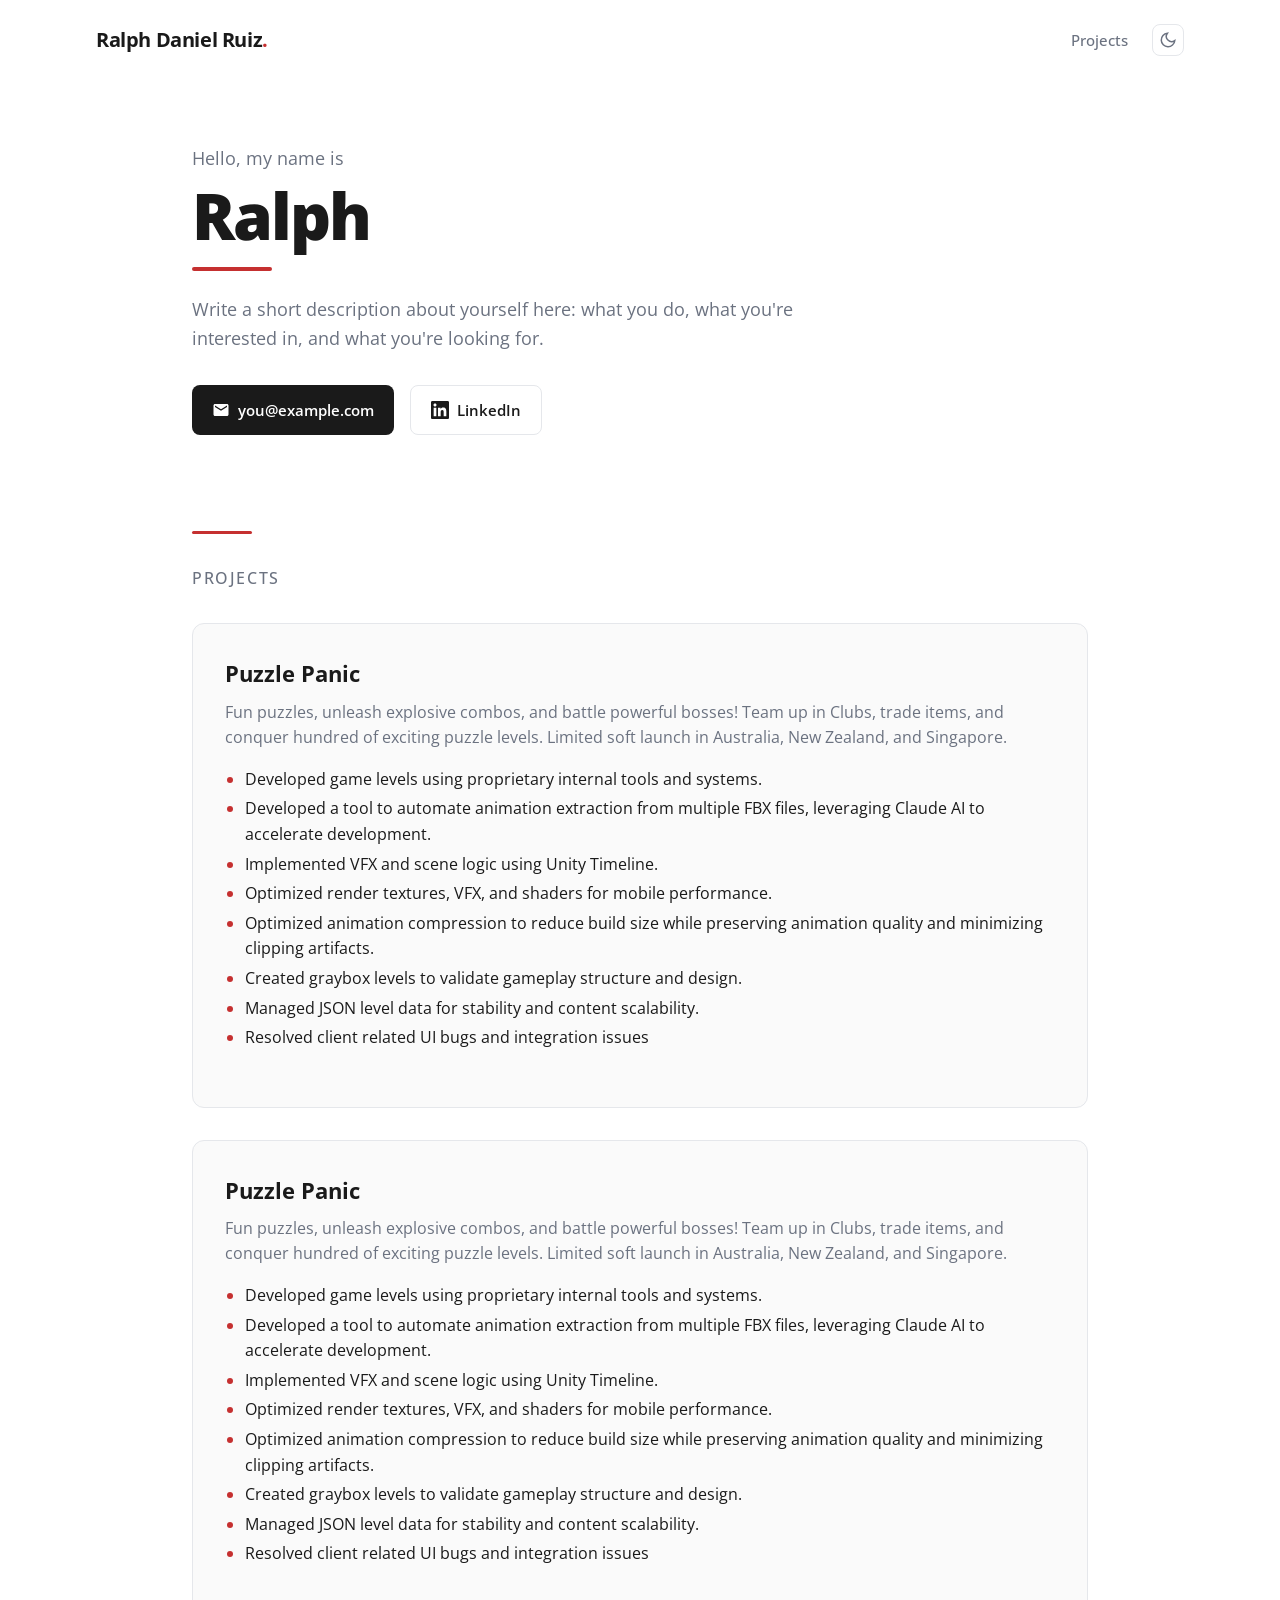
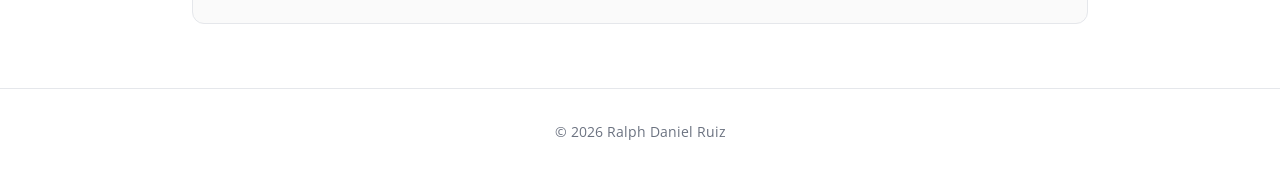
==== index.html @ 010287cd "Removed unnecessary informations" ====
<!DOCTYPE html>
<html lang="en">

<head>
  <meta charset="UTF-8">
  <meta name="viewport" content="width=device-width, initial-scale=1.0">
  <meta name="color-scheme" content="light dark">
  <!-- EDIT: your name in the tab title and description -->
  <title>Ralph Daniel Ruiz | Portfolio</title>
  <meta name="description" content="Portfolio of Ralph Daniel Ruiz.">
  <meta name="author" content="Ralph Daniel Ruiz">
  <meta property="og:type" content="website">
  <meta property="og:url" content="https://ralphdev.github.io/">
  <meta property="og:title" content="Ralph Daniel Ruiz | Portfolio">
  <link rel="canonical" href="https://ralphdev.github.io/">
  <link rel="icon" href="data:image/svg+xml,<svg xmlns='http://www.w3.org/2000/svg' viewBox='0 0 100 100'><text y='.9em' font-size='90'>👨‍💻</text></svg>">

  <link rel="stylesheet" href="css/styles.css">
  <script>
    (function () { var t; try { t = localStorage.getItem('theme'); } catch (e) {} t = t || (window.matchMedia('(prefers-color-scheme:dark)').matches ? 'dark' : 'light'); document.documentElement.setAttribute('data-theme', t) })();
  </script>

  <link rel="preconnect" href="https://fonts.googleapis.com">
  <link rel="preconnect" href="https://fonts.gstatic.com" crossorigin>
  <link href="https://fonts.googleapis.com/css2?family=Open+Sans:ital,wght@0,300..800;1,300..800&display=swap" rel="stylesheet">
</head>

<body>
  <header class="site-header">
    <nav class="nav" aria-label="Main navigation">
      <a href="#" class="nav__logo">Ralph Daniel Ruiz<span class="nav__logo-dot" aria-hidden="true">.</span></a>
      <div class="nav__right">
        <a href="#projects" class="nav__link">Projects</a>
        <button class="theme-toggle" aria-label="Toggle dark mode" type="button">
          <svg class="theme-toggle__icon theme-toggle__icon--sun" viewBox="0 0 24 24" fill="none" stroke="currentColor" stroke-width="2" aria-hidden="true">
            <circle cx="12" cy="12" r="5"/>
            <path d="M12 1v2M12 21v2M4.22 4.22l1.42 1.42M18.36 18.36l1.42 1.42M1 12h2M21 12h2M4.22 19.78l1.42-1.42M18.36 5.64l1.42-1.42"/>
          </svg>
          <svg class="theme-toggle__icon theme-toggle__icon--moon" viewBox="0 0 24 24" fill="none" stroke="currentColor" stroke-width="2" aria-hidden="true">
            <path d="M21 12.79A9 9 0 1111.21 3 7 7 0 0021 12.79z"/>
          </svg>
        </button>
      </div>
    </nav>
  </header>

  <main id="main">
    <!-- ============ ABOUT: edit your name, description, email and LinkedIn here ============ -->
    <section id="home" class="hero" aria-labelledby="hero-heading">
      <p class="hero__greeting">Hello, my name is</p>
      <h1 id="hero-heading" class="hero__title">Ralph</h1>
      <p class="hero__subtitle">Write a short description about yourself here: what you do, what you're interested in, and what you're looking for.</p>
      <div class="hero__actions">
        <a href="mailto:you@example.com" class="hero__cta hero__cta--primary">
          <svg viewBox="0 0 24 24" fill="currentColor" aria-hidden="true"><path d="M20 4H4c-1.1 0-2 .9-2 2v12c0 1.1.9 2 2 2h16c1.1 0 2-.9 2-2V6c0-1.1-.9-2-2-2zm0 4l-8 5-8-5V6l8 5 8-5v2z"/></svg>
          you@example.com
        </a>
        <a href="https://www.linkedin.com/in/your-profile" target="_blank" rel="noopener noreferrer" class="hero__cta hero__cta--secondary">
          <svg viewBox="0 0 24 24" fill="currentColor" aria-hidden="true"><path d="M20.447 20.452h-3.554v-5.569c0-1.328-.027-3.037-1.852-3.037-1.853 0-2.136 1.445-2.136 2.939v5.667H9.351V9h3.414v1.561h.046c.477-.9 1.637-1.85 3.37-1.850 3.601 0 4.267 2.37 4.267 5.455v6.286zM5.337 7.433c-1.144 0-2.063-.926-2.063-2.065 0-1.138.92-2.063 2.063-2.063 1.140 0 2.064.925 2.064 2.063 0 1.139-.925 2.065-2.064 2.065zm1.782 13.019H3.555V9h3.564v11.452zM22.225 0H1.771C.792 0 0 .774 0 1.729v20.542C0 23.227.792 24 1.771 24h20.451C23.2 24 24 23.227 24 22.271V1.729C24 .774 23.2 0 22.222 0h.003z"/></svg>
          LinkedIn
        </a>
      </div>
    </section>

    <!-- ============ PROJECTS: edit data/projects.js to add projects ============ -->
    <section id="projects" class="section" aria-labelledby="projects-heading">
      <h2 id="projects-heading" class="section__title">Projects</h2>
      <div class="projects-list" id="projects-list"></div>
    </section>
  </main>

  <footer class="site-footer">
    <p>© <span id="year"></span> Ralph Daniel Ruiz</p>
  </footer>

  <script src="data/projects.js"></script>
  <script src="js/main.js"></script>
</body>

</html>
---- css/styles.css ----
/* ==========================================================================
   Portfolio — Minimal: white + black + one accent.
   ========================================================================== */

:root {
  --color-bg: #ffffff;
  --color-bg-subtle: #fafafa;
  --color-text: #1a1a1a;
  --color-text-muted: #6b7280;
  --color-accent: #c53030;
  --color-accent-hover: #9b2c2c;
  --color-border: #e5e7eb;

  --font-sans: "Open Sans", ui-sans-serif, system-ui, -apple-system, BlinkMacSystemFont, "Segoe UI", sans-serif;

  --space-xs: 0.25rem;
  --space-sm: 0.5rem;
  --space-md: 1rem;
  --space-lg: 1.5rem;
  --space-xl: 2rem;
  --space-2xl: 3rem;
  --space-3xl: 4rem;

  --content-width: 60rem;
  --content-width-wide: 72rem;

  --transition-fast: 120ms ease;
}

/* Dark mode — class-based via toggle */
html[data-theme="dark"] {
  --color-bg: #111111;
  --color-bg-subtle: #1a1a1a;
  --color-text: #e5e5e5;
  --color-text-muted: #9ca3af;
  --color-accent: #ef4444;
  --color-accent-hover: #f87171;
  --color-border: #2a2a2a;
}

/* Reduced motion */
@media (prefers-reduced-motion: reduce) {
  *, *::before, *::after {
    animation-duration: 0.01ms !important;
    animation-iteration-count: 1 !important;
    transition-duration: 0.01ms !important;
    scroll-behavior: auto !important;
  }
}

*,
*::before,
*::after {
  box-sizing: border-box;
}

html {
  scroll-behavior: smooth;
}

body {
  margin: 0;
  font-family: var(--font-sans);
  font-size: 1rem;
  line-height: 1.6;
  color: var(--color-text);
  background-color: var(--color-bg);
  -webkit-font-smoothing: antialiased;
}

a {
  color: var(--color-accent);
  text-decoration: none;
  transition: color var(--transition-fast);
}

a:hover {
  color: var(--color-accent-hover);
}

a:focus-visible,
button:focus-visible {
  outline: 2px solid var(--color-accent);
  outline-offset: 2px;
}

/* Header */
.site-header {
  position: sticky;
  top: 0;
  z-index: 50;
  background: var(--color-bg);
}

.nav {
  max-width: var(--content-width-wide);
  margin: 0 auto;
  padding: var(--space-lg) var(--space-xl);
  display: flex;
  align-items: center;
  justify-content: space-between;
  gap: var(--space-md);
}

.nav__logo {
  font-weight: 700;
  font-size: 1.25rem;
  color: var(--color-text);
  letter-spacing: -0.02em;
  white-space: nowrap;
  overflow: hidden;
  text-overflow: ellipsis;
}

.nav__logo:hover {
  color: var(--color-text);
}

.nav__logo-dot {
  color: var(--color-accent);
}

.nav__right {
  display: flex;
  align-items: center;
  gap: var(--space-lg);
  flex-shrink: 0;
}

.nav__link {
  color: var(--color-text-muted);
  font-size: 0.9375rem;
  font-weight: 500;
}

.nav__link:hover {
  color: var(--color-text);
}

/* Theme toggle */
.theme-toggle {
  background: none;
  border: 1px solid var(--color-border);
  border-radius: 8px;
  padding: 6px;
  cursor: pointer;
  color: var(--color-text-muted);
  display: flex;
  align-items: center;
  justify-content: center;
  transition: color var(--transition-fast), border-color var(--transition-fast);
}

.theme-toggle:hover {
  color: var(--color-text);
  border-color: var(--color-text);
}

.theme-toggle__icon {
  width: 18px;
  height: 18px;
  transition: transform 0.4s cubic-bezier(0.34, 1.56, 0.64, 1);
}

.theme-toggle--spin .theme-toggle__icon {
  transform: rotate(360deg) scale(1.15);
}

.theme-toggle__icon--sun {
  display: none;
}

html[data-theme="dark"] .theme-toggle__icon--sun {
  display: block;
}

html[data-theme="dark"] .theme-toggle__icon--moon {
  display: none;
}

main {
  max-width: var(--content-width);
  margin: 0 auto;
  padding: 0 var(--space-xl);
}

/* Hero / about */
.hero {
  padding: var(--space-3xl) 0;
}

.hero__greeting {
  font-size: 1.125rem;
  color: var(--color-text-muted);
  margin: 0 0 var(--space-sm);
}

.hero__title {
  font-size: clamp(2.25rem, 7vw, 4rem);
  font-weight: 800;
  letter-spacing: -0.03em;
  line-height: 1.1;
  margin: 0 0 var(--space-lg);
  overflow-wrap: anywhere;
}

.hero__title::after {
  content: '';
  display: block;
  width: 80px;
  height: 4px;
  margin-top: var(--space-md);
  background: var(--color-accent);
  border-radius: 2px;
}

.hero__subtitle {
  font-size: 1.125rem;
  color: var(--color-text-muted);
  max-width: 40rem;
  margin: 0 0 var(--space-xl);
}

.hero__actions {
  display: flex;
  flex-wrap: wrap;
  gap: var(--space-md);
}

.hero__cta {
  display: inline-flex;
  align-items: center;
  gap: var(--space-sm);
  padding: 0.75rem 1.25rem;
  border-radius: 8px;
  font-weight: 600;
  font-size: 0.9375rem;
  max-width: 100%;
  overflow-wrap: anywhere;
  transition: background var(--transition-fast), color var(--transition-fast), border-color var(--transition-fast);
}

.hero__cta svg {
  width: 18px;
  height: 18px;
  flex-shrink: 0;
}

.hero__cta--primary {
  background: var(--color-text);
  color: var(--color-bg);
}

.hero__cta--primary:hover {
  background: var(--color-accent);
  color: #fff;
}

.hero__cta--secondary {
  border: 1px solid var(--color-border);
  color: var(--color-text);
}

.hero__cta--secondary:hover {
  border-color: var(--color-accent);
  color: var(--color-accent);
}

/* Sections */
.section {
  padding: var(--space-xl) 0 var(--space-3xl);
}

.section::before {
  content: '';
  display: block;
  width: 60px;
  height: 3px;
  background: var(--color-accent);
  margin-bottom: var(--space-xl);
  border-radius: 2px;
}

.section__title {
  font-size: 1rem;
  font-weight: 500;
  letter-spacing: 0.1em;
  text-transform: uppercase;
  color: var(--color-text-muted);
  margin: 0 0 var(--space-xl);
}

/* Projects */
.projects-list {
  display: flex;
  flex-direction: column;
  gap: var(--space-xl);
}

.projects-empty {
  color: var(--color-text-muted);
}

.project-card {
  background: var(--color-bg-subtle);
  border: 1px solid var(--color-border);
  border-radius: 12px;
  padding: var(--space-xl);
}

.project-card__name {
  font-size: 1.375rem;
  font-weight: 700;
  margin: 0 0 var(--space-sm);
}

.project-card__description {
  color: var(--color-text-muted);
  margin: 0 0 var(--space-md);
}

.project-card__tasks {
  margin: 0 0 var(--space-lg);
  padding-left: 1.25rem;
}

.project-card__tasks li {
  margin-bottom: var(--space-xs);
}

.project-card__tasks li::marker {
  color: var(--color-accent);
}

.media {
  display: grid;
  grid-template-columns: repeat(auto-fill, minmax(260px, 1fr));
  gap: var(--space-md);
}

.media__item {
  display: block;
  border-radius: 8px;
  overflow: hidden;
  border: 1px solid var(--color-border);
  background: var(--color-bg);
}

.media__item img,
.media__item video {
  display: block;
  width: 100%;
  height: auto;
}

.media__item--embed {
  aspect-ratio: 16 / 9;
}

.media__item--embed iframe {
  width: 100%;
  height: 100%;
  border: 0;
}

/* Footer */
.site-footer {
  border-top: 1px solid var(--color-border);
  padding: var(--space-xl);
  text-align: center;
}

.site-footer p {
  margin: 0;
  font-size: 0.875rem;
  color: var(--color-text-muted);
}

/* Responsive */
@media (max-width: 640px) {
  .nav {
    padding: var(--space-md);
  }

  main {
    padding: 0 var(--space-md);
  }

  .hero {
    padding: var(--space-2xl) 0;
  }

  .project-card {
    padding: var(--space-lg);
  }

  .media {
    grid-template-columns: 1fr;
  }
}
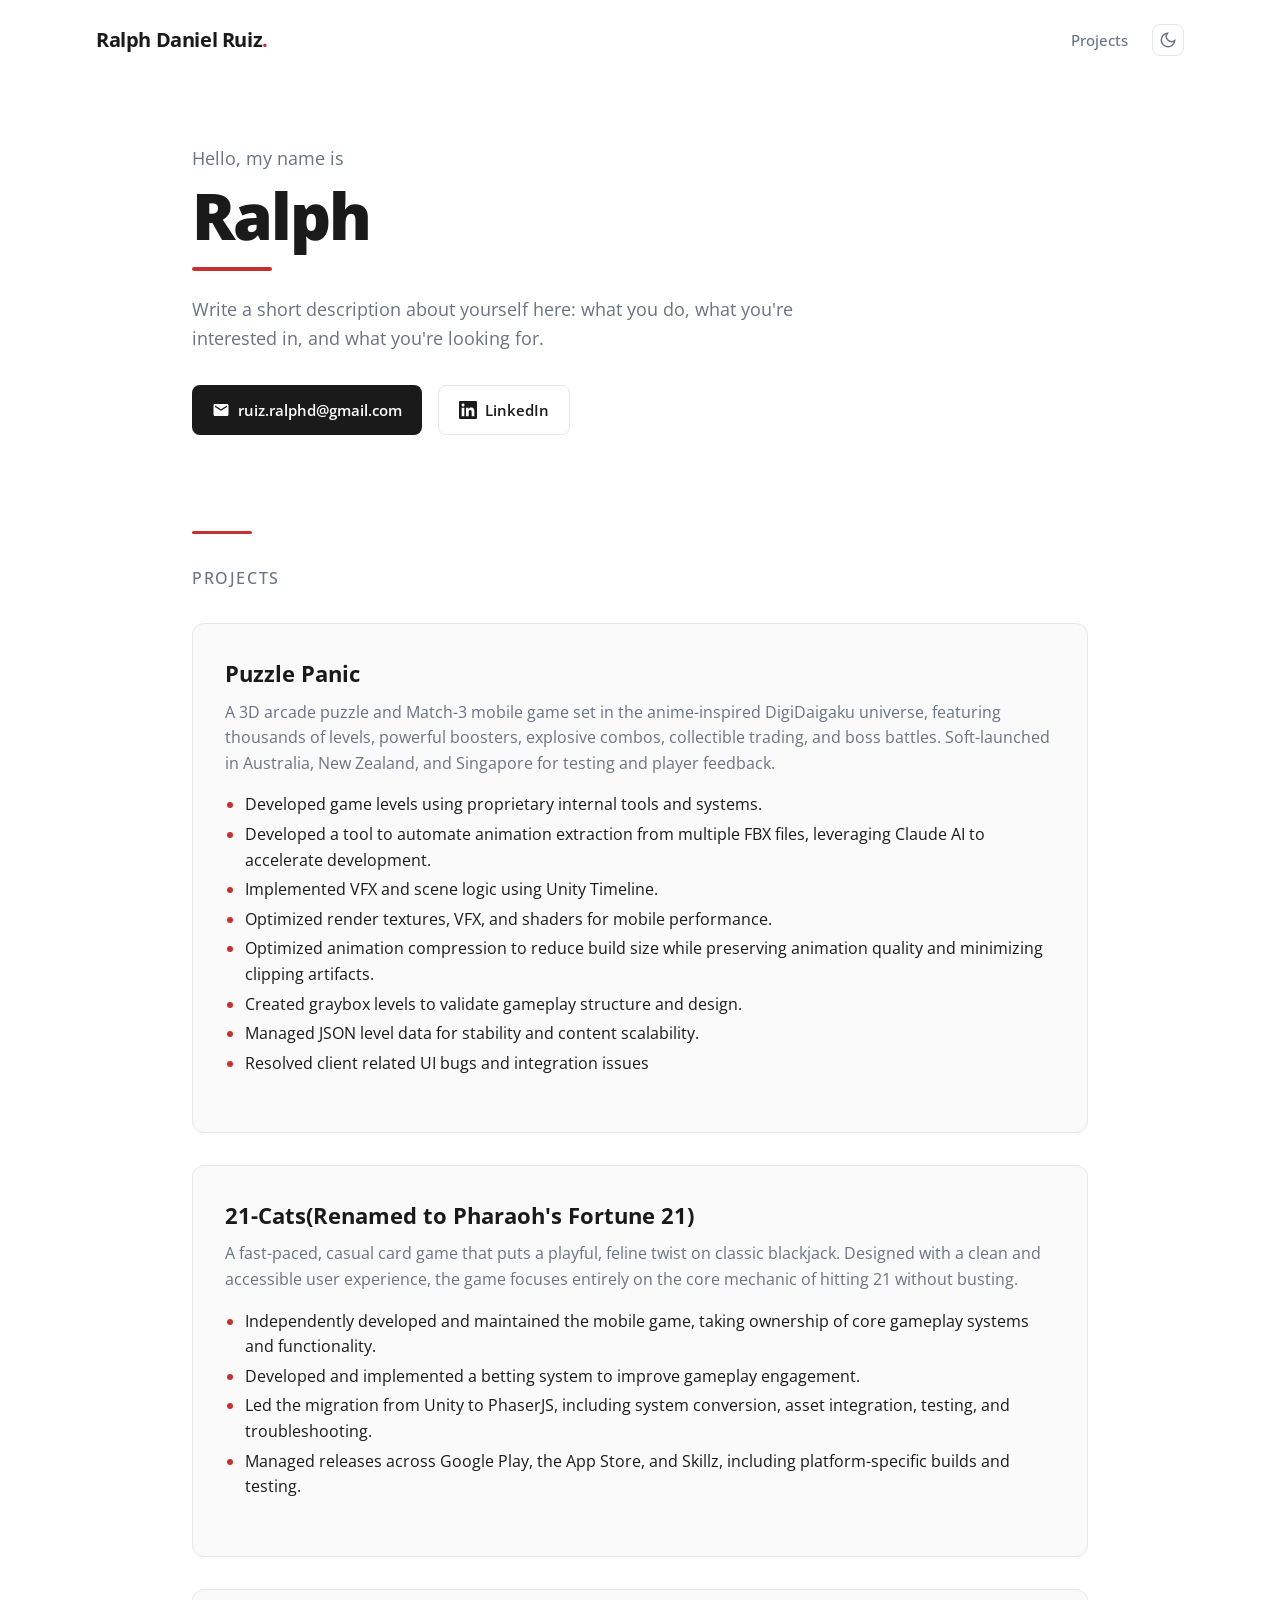
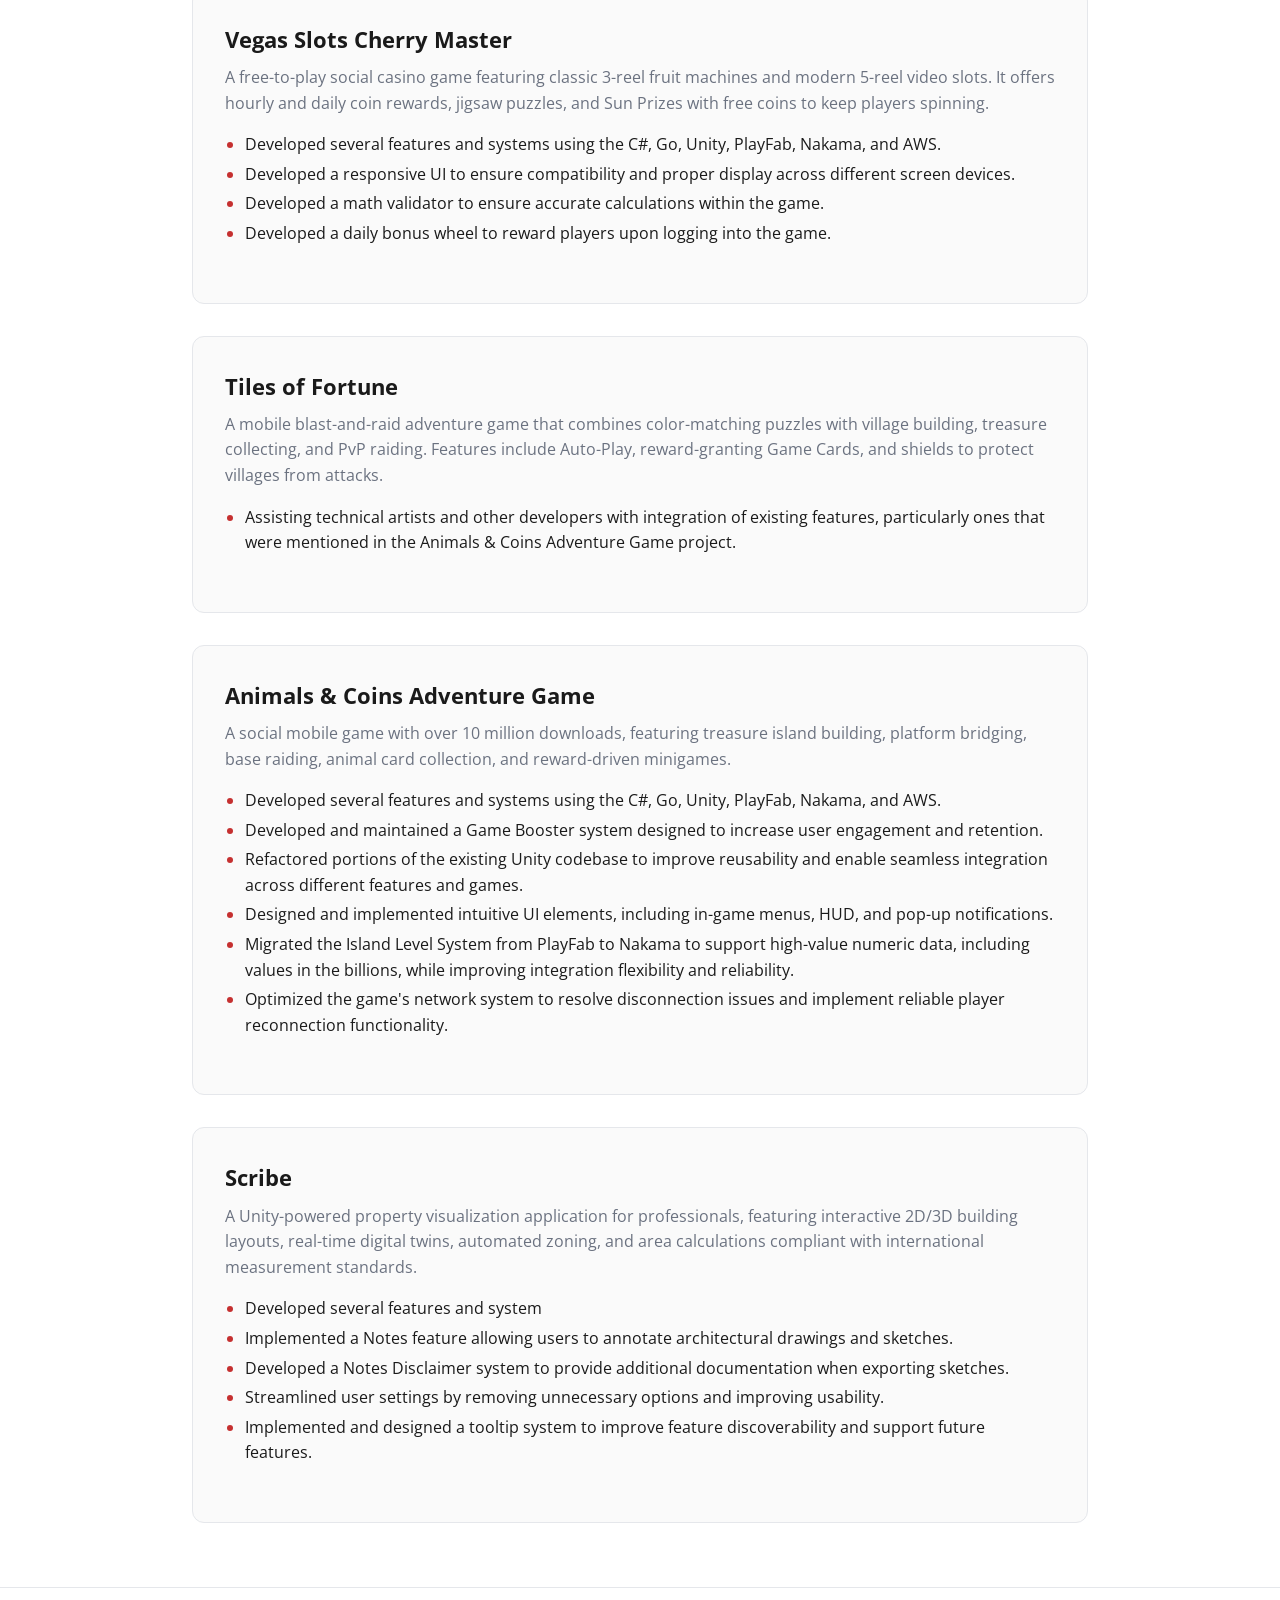
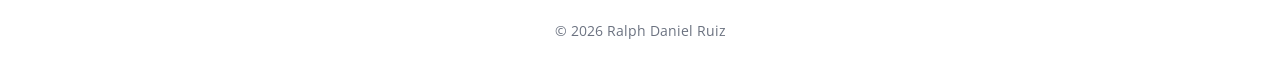
==== commit f1e2967b: "Updated information" ====
--- a/index.html
+++ b/index.html
@@ -51,11 +51,11 @@
       <h1 id="hero-heading" class="hero__title">Ralph</h1>
       <p class="hero__subtitle">Write a short description about yourself here: what you do, what you're interested in, and what you're looking for.</p>
       <div class="hero__actions">
-        <a href="mailto:you@example.com" class="hero__cta hero__cta--primary">
+        <a href="mailto:ruiz.ralphd@gmail.com" class="hero__cta hero__cta--primary">
           <svg viewBox="0 0 24 24" fill="currentColor" aria-hidden="true"><path d="M20 4H4c-1.1 0-2 .9-2 2v12c0 1.1.9 2 2 2h16c1.1 0 2-.9 2-2V6c0-1.1-.9-2-2-2zm0 4l-8 5-8-5V6l8 5 8-5v2z"/></svg>
-          you@example.com
+          ruiz.ralphd@gmail.com
         </a>
-        <a href="https://www.linkedin.com/in/your-profile" target="_blank" rel="noopener noreferrer" class="hero__cta hero__cta--secondary">
+        <a href="https://www.linkedin.com/in/ralphdanielruiz/" target="_blank" rel="noopener noreferrer" class="hero__cta hero__cta--secondary">
           <svg viewBox="0 0 24 24" fill="currentColor" aria-hidden="true"><path d="M20.447 20.452h-3.554v-5.569c0-1.328-.027-3.037-1.852-3.037-1.853 0-2.136 1.445-2.136 2.939v5.667H9.351V9h3.414v1.561h.046c.477-.9 1.637-1.85 3.37-1.850 3.601 0 4.267 2.37 4.267 5.455v6.286zM5.337 7.433c-1.144 0-2.063-.926-2.063-2.065 0-1.138.92-2.063 2.063-2.063 1.140 0 2.064.925 2.064 2.063 0 1.139-.925 2.065-2.064 2.065zm1.782 13.019H3.555V9h3.564v11.452zM22.225 0H1.771C.792 0 0 .774 0 1.729v20.542C0 23.227.792 24 1.771 24h20.451C23.2 24 24 23.227 24 22.271V1.729C24 .774 23.2 0 22.222 0h.003z"/></svg>
           LinkedIn
         </a>
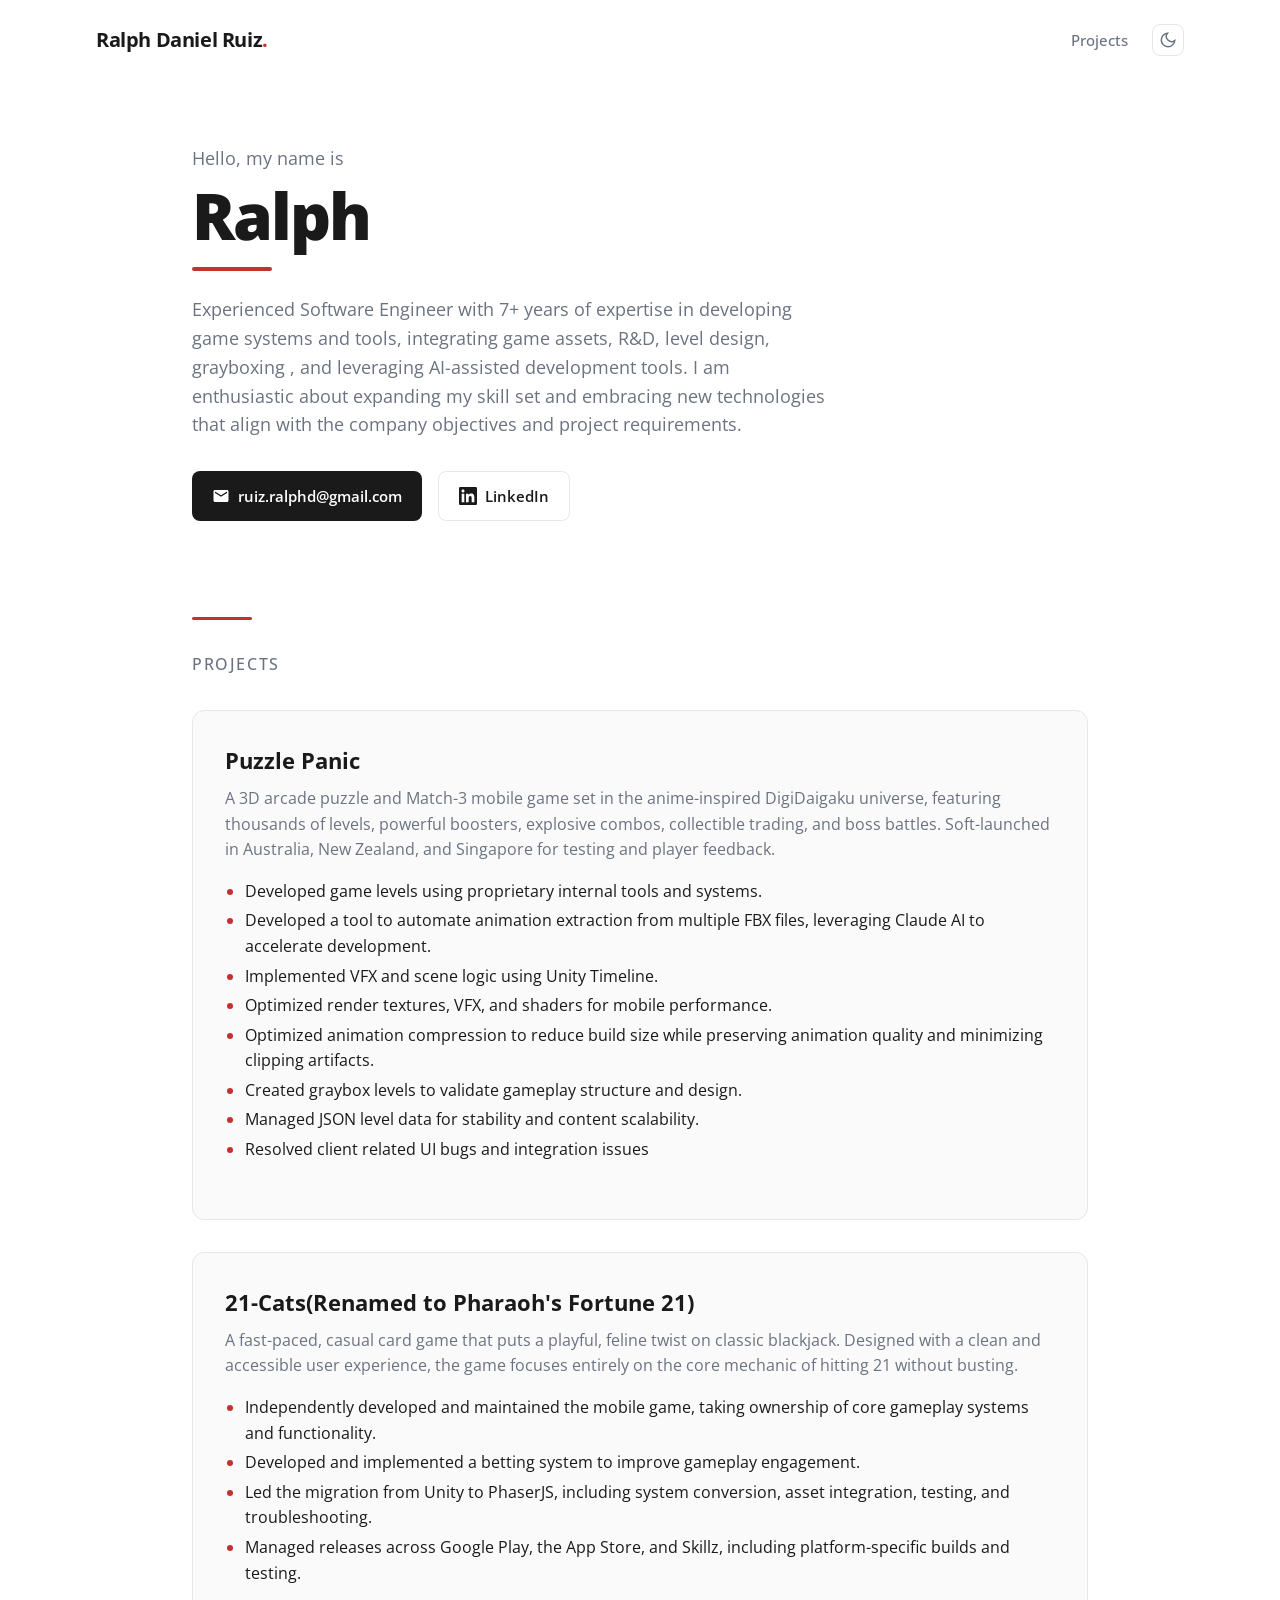
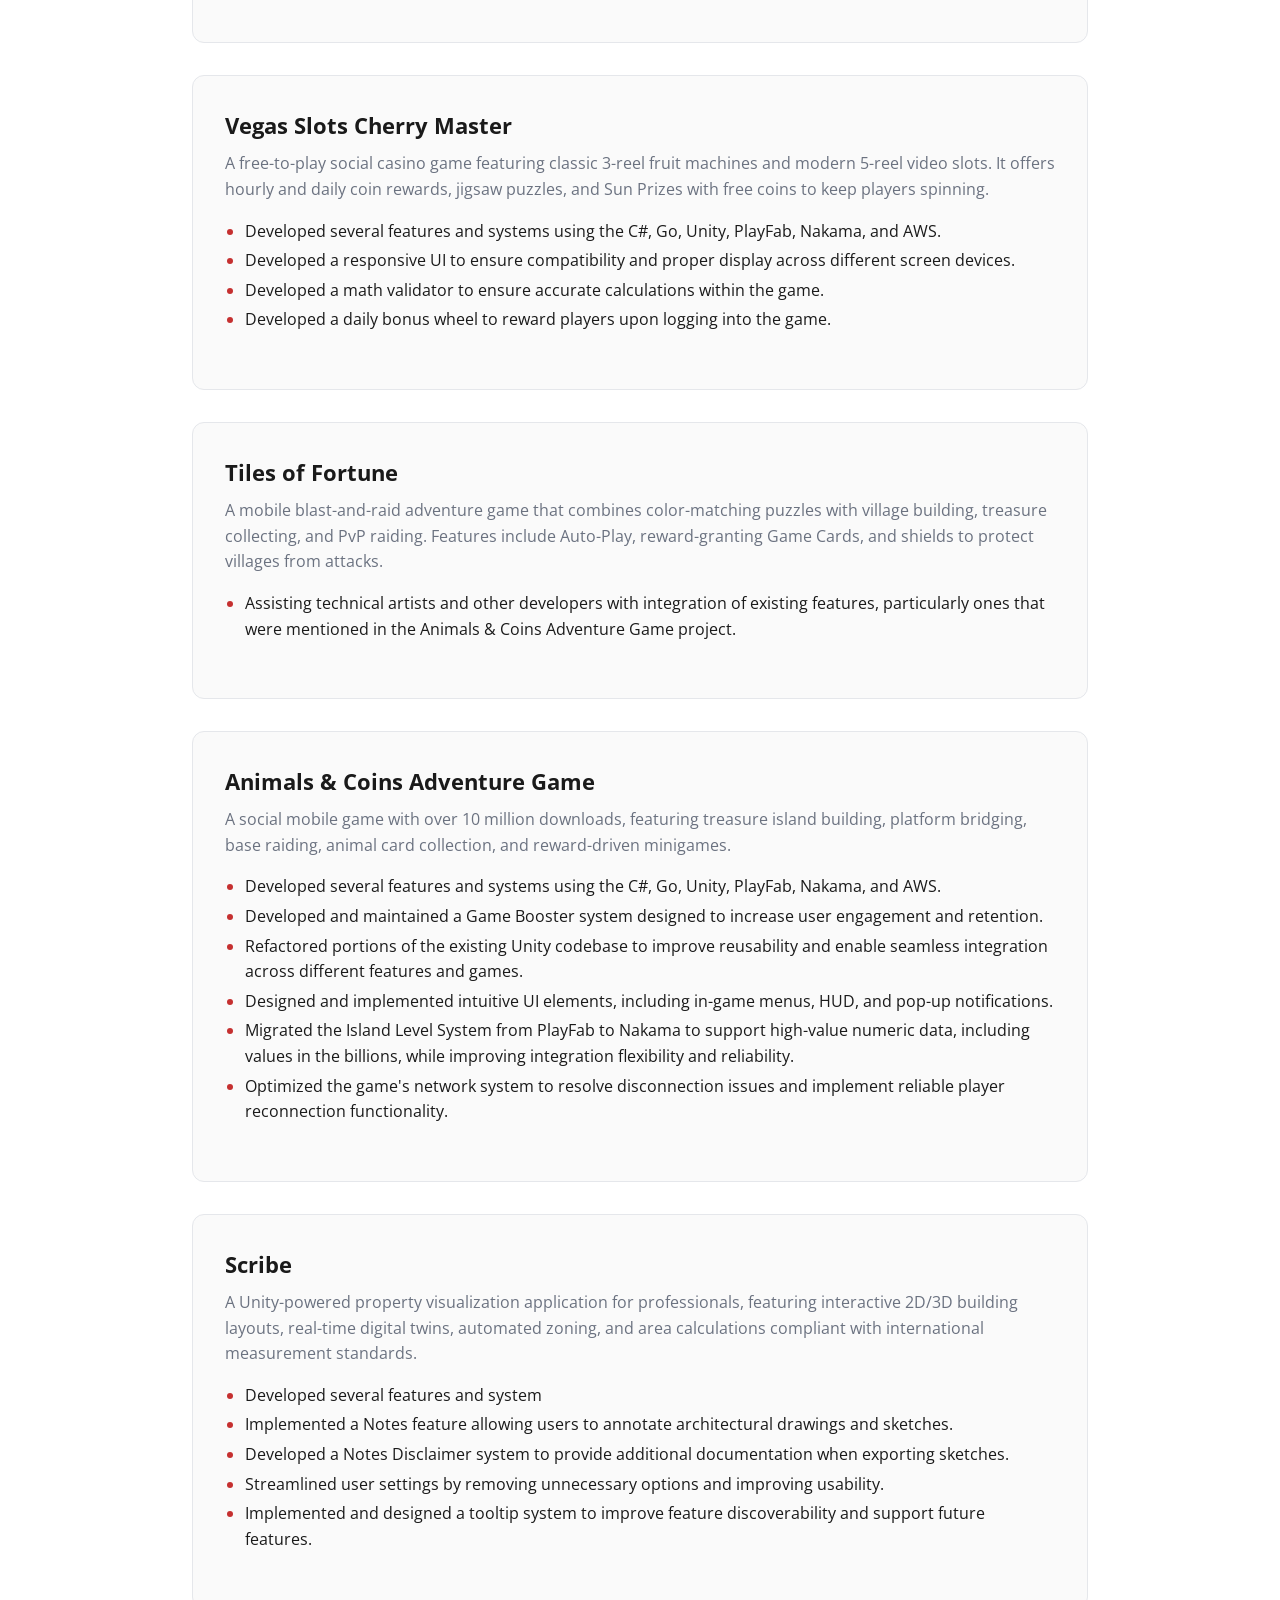
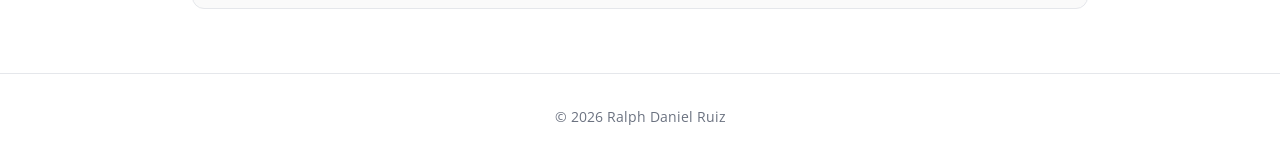
==== commit f92b6406: "Updated information" ====
--- a/index.html
+++ b/index.html
@@ -49,7 +49,10 @@
     <section id="home" class="hero" aria-labelledby="hero-heading">
       <p class="hero__greeting">Hello, my name is</p>
       <h1 id="hero-heading" class="hero__title">Ralph</h1>
-      <p class="hero__subtitle">Write a short description about yourself here: what you do, what you're interested in, and what you're looking for.</p>
+      <p class="hero__subtitle">Experienced Software Engineer with 7+ years of expertise in developing game systems and tools, integrating game 
+assets, R&D, level design, grayboxing , and leveraging AI-assisted development tools. I am enthusiastic about 
+expanding my skill set and embracing new technologies that align with the company objectives and project 
+requirements. </p>
       <div class="hero__actions">
         <a href="mailto:ruiz.ralphd@gmail.com" class="hero__cta hero__cta--primary">
           <svg viewBox="0 0 24 24" fill="currentColor" aria-hidden="true"><path d="M20 4H4c-1.1 0-2 .9-2 2v12c0 1.1.9 2 2 2h16c1.1 0 2-.9 2-2V6c0-1.1-.9-2-2-2zm0 4l-8 5-8-5V6l8 5 8-5v2z"/></svg>
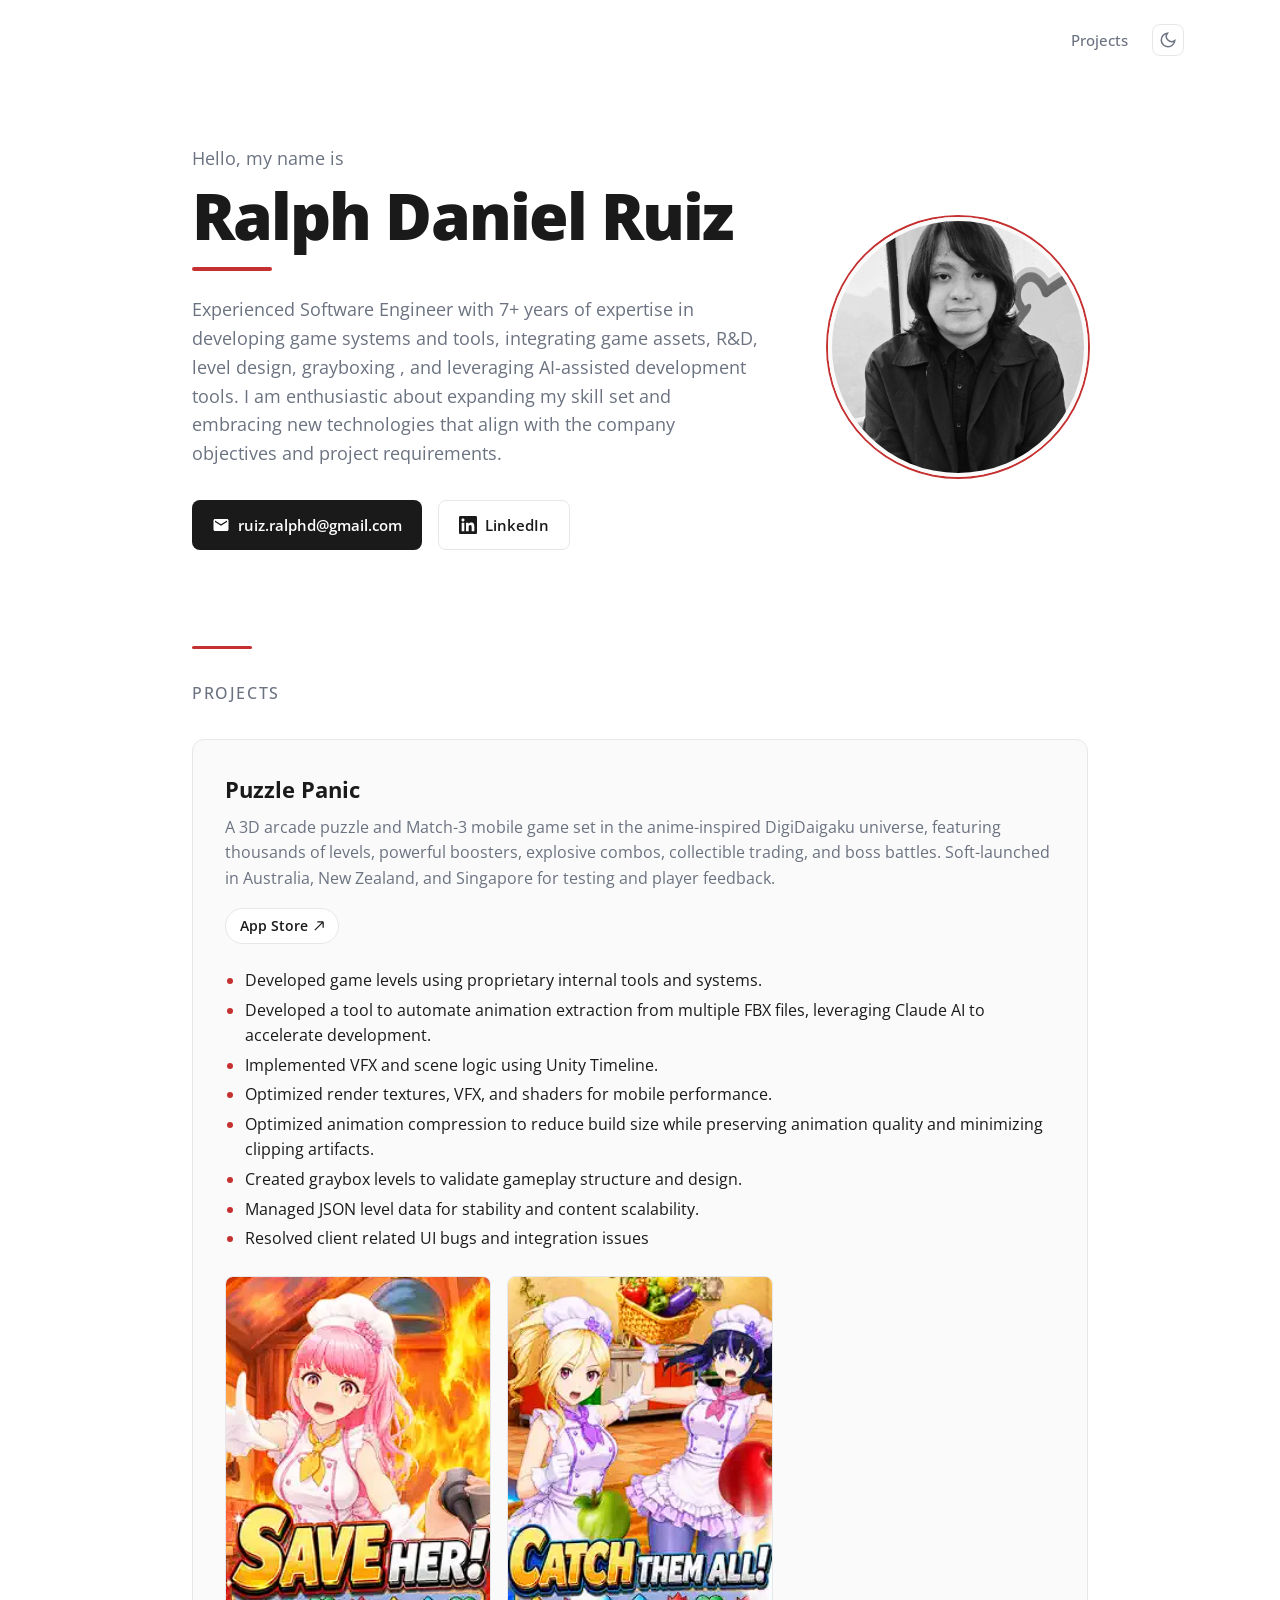
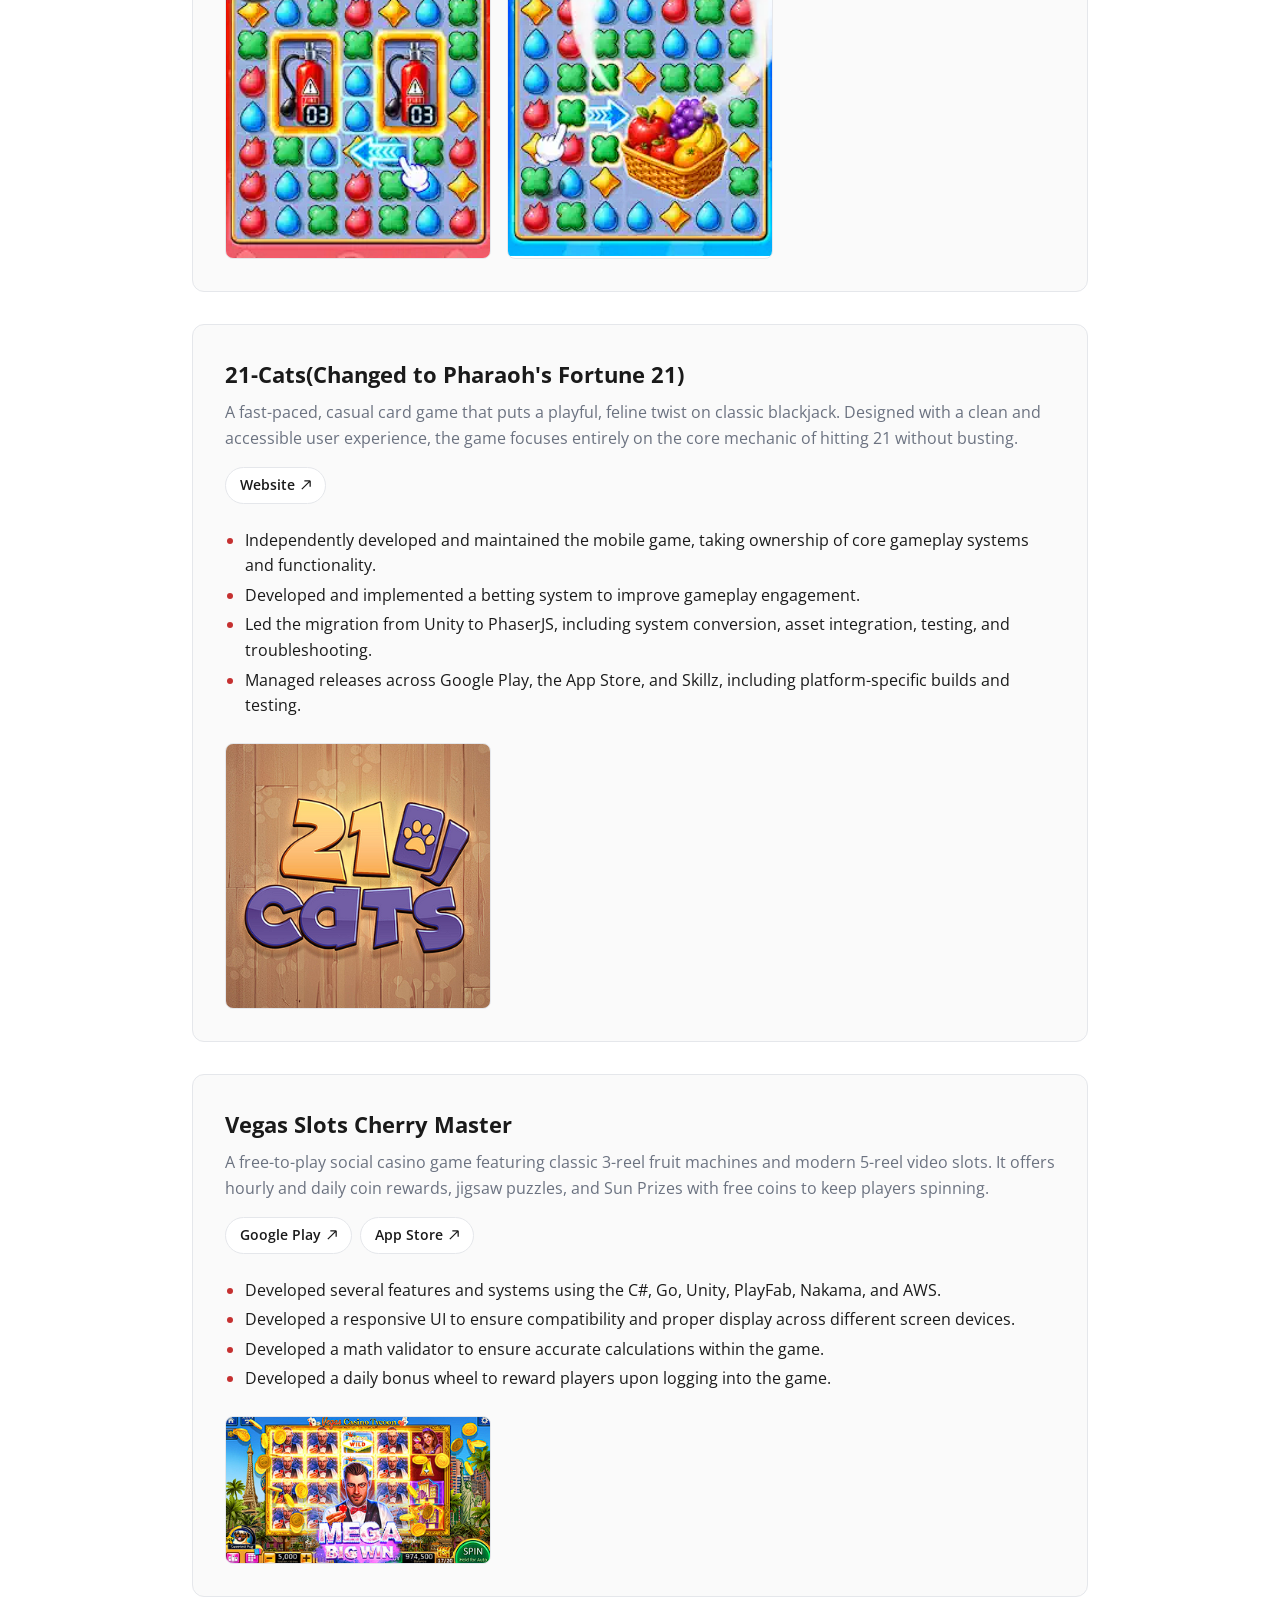
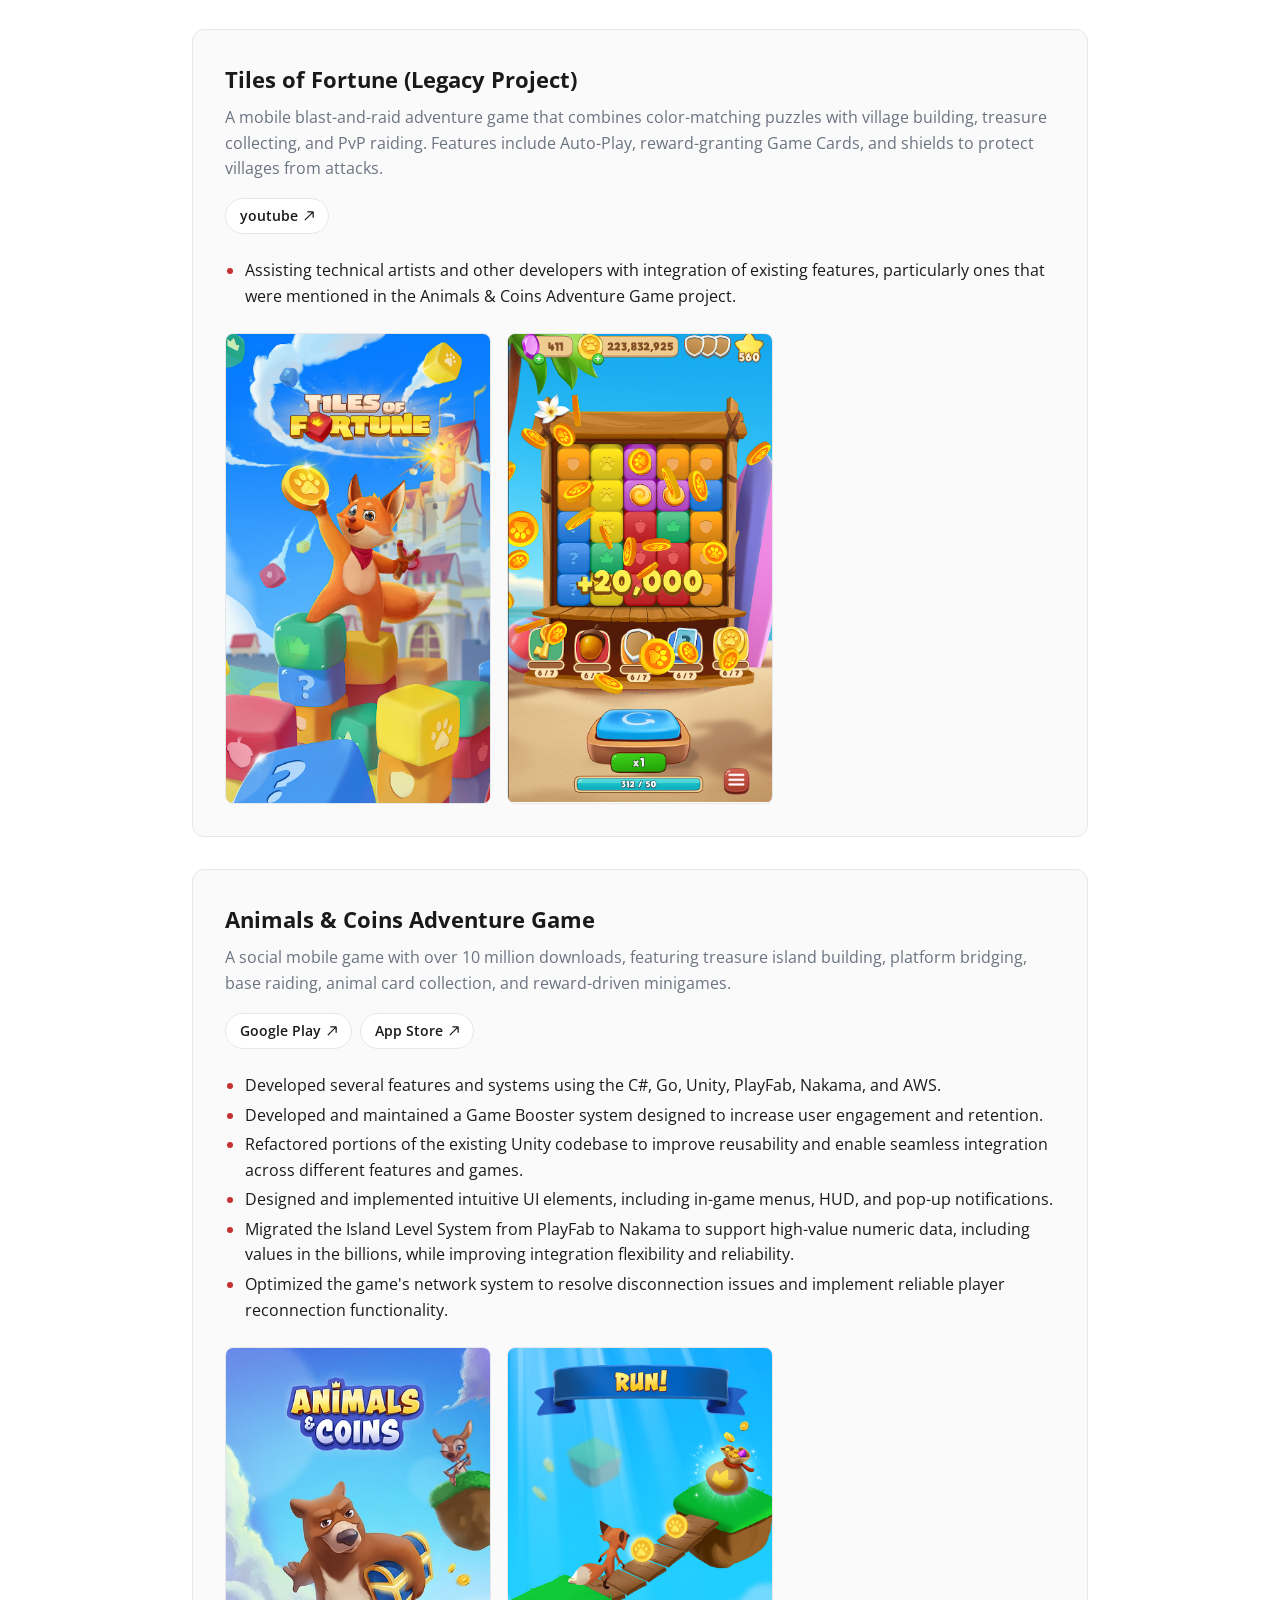
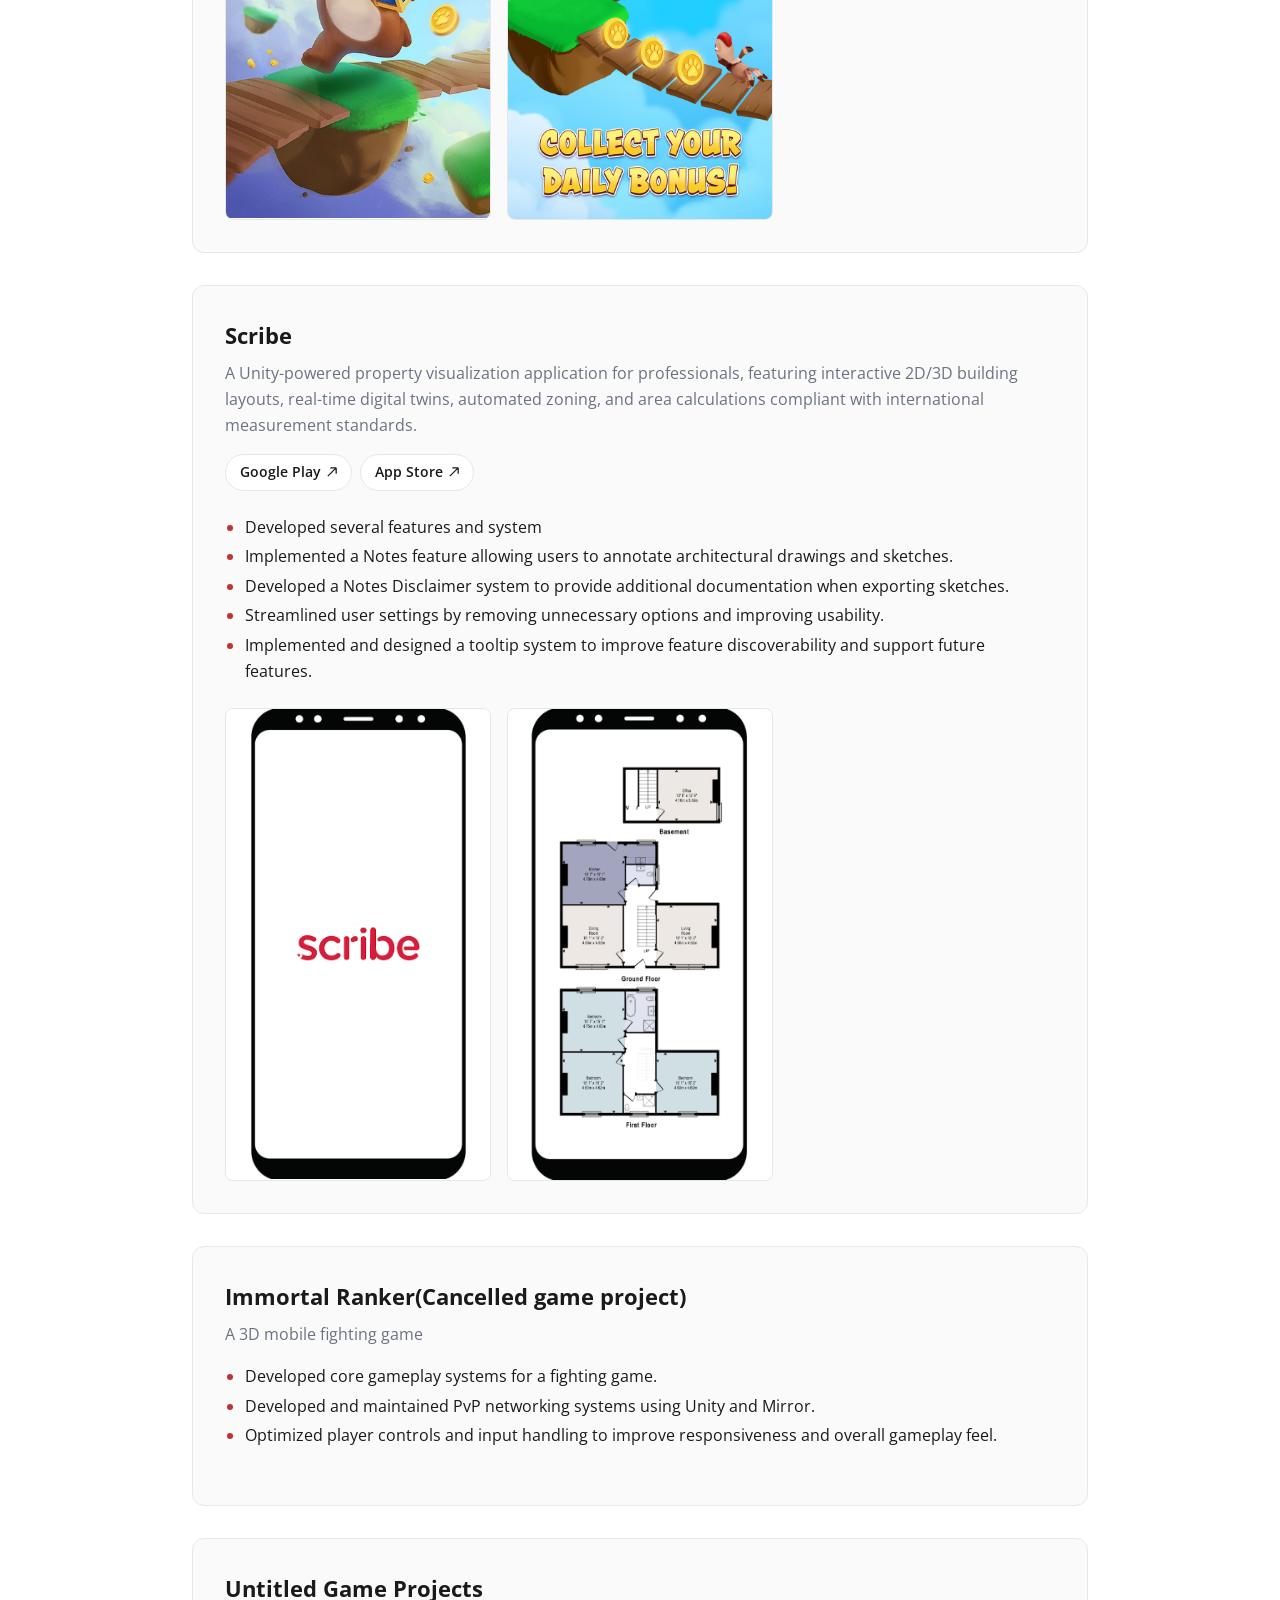
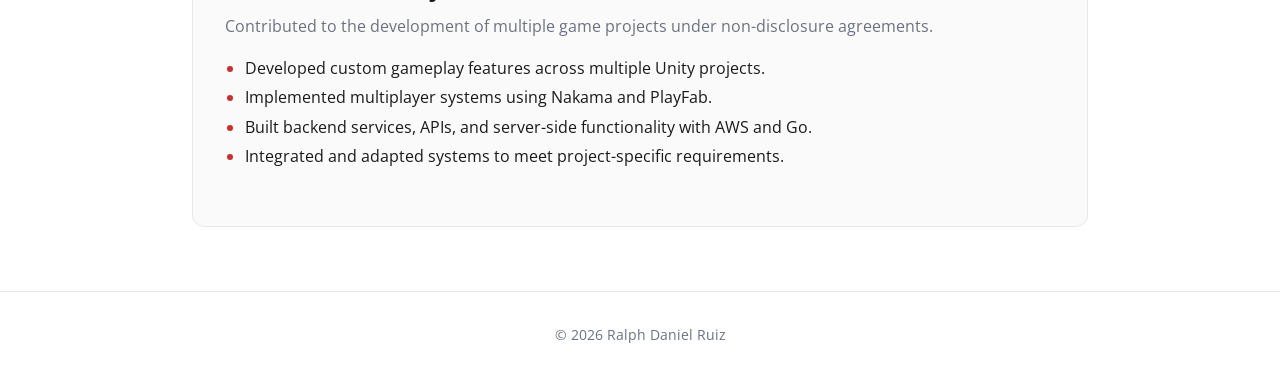
==== commit 0688f112: "Move name into intro, add profile photo Remove the name from the header and show the full name in th" ====
--- a/index.html
+++ b/index.html
@@ -28,7 +28,6 @@
 <body>
   <header class="site-header">
     <nav class="nav" aria-label="Main navigation">
-      <a href="#" class="nav__logo">Ralph Daniel Ruiz<span class="nav__logo-dot" aria-hidden="true">.</span></a>
       <div class="nav__right">
         <a href="#projects" class="nav__link">Projects</a>
         <button class="theme-toggle" aria-label="Toggle dark mode" type="button">
@@ -47,21 +46,22 @@
   <main id="main">
     <!-- ============ ABOUT: edit your name, description, email and LinkedIn here ============ -->
     <section id="home" class="hero" aria-labelledby="hero-heading">
-      <p class="hero__greeting">Hello, my name is</p>
-      <h1 id="hero-heading" class="hero__title">Ralph</h1>
-      <p class="hero__subtitle">Experienced Software Engineer with 7+ years of expertise in developing game systems and tools, integrating game 
-assets, R&D, level design, grayboxing , and leveraging AI-assisted development tools. I am enthusiastic about 
-expanding my skill set and embracing new technologies that align with the company objectives and project 
-requirements. </p>
-      <div class="hero__actions">
-        <a href="mailto:ruiz.ralphd@gmail.com" class="hero__cta hero__cta--primary">
-          <svg viewBox="0 0 24 24" fill="currentColor" aria-hidden="true"><path d="M20 4H4c-1.1 0-2 .9-2 2v12c0 1.1.9 2 2 2h16c1.1 0 2-.9 2-2V6c0-1.1-.9-2-2-2zm0 4l-8 5-8-5V6l8 5 8-5v2z"/></svg>
-          ruiz.ralphd@gmail.com
-        </a>
-        <a href="https://www.linkedin.com/in/ralphdanielruiz/" target="_blank" rel="noopener noreferrer" class="hero__cta hero__cta--secondary">
-          <svg viewBox="0 0 24 24" fill="currentColor" aria-hidden="true"><path d="M20.447 20.452h-3.554v-5.569c0-1.328-.027-3.037-1.852-3.037-1.853 0-2.136 1.445-2.136 2.939v5.667H9.351V9h3.414v1.561h.046c.477-.9 1.637-1.85 3.37-1.850 3.601 0 4.267 2.37 4.267 5.455v6.286zM5.337 7.433c-1.144 0-2.063-.926-2.063-2.065 0-1.138.92-2.063 2.063-2.063 1.140 0 2.064.925 2.064 2.063 0 1.139-.925 2.065-2.064 2.065zm1.782 13.019H3.555V9h3.564v11.452zM22.225 0H1.771C.792 0 0 .774 0 1.729v20.542C0 23.227.792 24 1.771 24h20.451C23.2 24 24 23.227 24 22.271V1.729C24 .774 23.2 0 22.222 0h.003z"/></svg>
-          LinkedIn
-        </a>
+      <!-- Your photo: save it as images/profile.jpg (or change the src below) -->
+      <img src="images/profile.jpg" alt="Photo of Ralph Daniel Ruiz" class="hero__photo" onerror="this.remove()">
+      <div class="hero__content">
+        <p class="hero__greeting">Hello, my name is</p>
+        <h1 id="hero-heading" class="hero__title">Ralph Daniel Ruiz</h1>
+        <p class="hero__subtitle">Experienced Software Engineer with 7+ years of expertise in developing game systems and tools, integrating game assets, R&D, level design, grayboxing , and leveraging AI-assisted development tools. I am enthusiastic about expanding my skill set and embracing new technologies that align with the company objectives and project requirements. </p>
+        <div class="hero__actions">
+          <a href="mailto:ruiz.ralphd@gmail.com" class="hero__cta hero__cta--primary">
+            <svg viewBox="0 0 24 24" fill="currentColor" aria-hidden="true"><path d="M20 4H4c-1.1 0-2 .9-2 2v12c0 1.1.9 2 2 2h16c1.1 0 2-.9 2-2V6c0-1.1-.9-2-2-2zm0 4l-8 5-8-5V6l8 5 8-5v2z"/></svg>
+            ruiz.ralphd@gmail.com
+          </a>
+          <a href="https://www.linkedin.com/in/ralphdanielruiz/" target="_blank" rel="noopener noreferrer" class="hero__cta hero__cta--secondary">
+            <svg viewBox="0 0 24 24" fill="currentColor" aria-hidden="true"><path d="M20.447 20.452h-3.554v-5.569c0-1.328-.027-3.037-1.852-3.037-1.853 0-2.136 1.445-2.136 2.939v5.667H9.351V9h3.414v1.561h.046c.477-.9 1.637-1.85 3.37-1.850 3.601 0 4.267 2.37 4.267 5.455v6.286zM5.337 7.433c-1.144 0-2.063-.926-2.063-2.065 0-1.138.92-2.063 2.063-2.063 1.140 0 2.064.925 2.064 2.063 0 1.139-.925 2.065-2.064 2.065zm1.782 13.019H3.555V9h3.564v11.452zM22.225 0H1.771C.792 0 0 .774 0 1.729v20.542C0 23.227.792 24 1.771 24h20.451C23.2 24 24 23.227 24 22.271V1.729C24 .774 23.2 0 22.222 0h.003z"/></svg>
+            LinkedIn
+          </a>
+        </div>
       </div>
     </section>
 
--- a/css/styles.css
+++ b/css/styles.css
@@ -98,26 +98,8 @@
   padding: var(--space-lg) var(--space-xl);
   display: flex;
   align-items: center;
-  justify-content: space-between;
+  justify-content: flex-end;
   gap: var(--space-md);
-}
-
-.nav__logo {
-  font-weight: 700;
-  font-size: 1.25rem;
-  color: var(--color-text);
-  letter-spacing: -0.02em;
-  white-space: nowrap;
-  overflow: hidden;
-  text-overflow: ellipsis;
-}
-
-.nav__logo:hover {
-  color: var(--color-text);
-}
-
-.nav__logo-dot {
-  color: var(--color-accent);
 }
 
 .nav__right {
@@ -187,6 +169,26 @@
 /* Hero / about */
 .hero {
   padding: var(--space-3xl) 0;
+  display: flex;
+  align-items: center;
+  gap: var(--space-3xl);
+}
+
+.hero__content {
+  flex: 1;
+  min-width: 0;
+}
+
+.hero__photo {
+  order: 1;
+  flex-shrink: 0;
+  width: 260px;
+  height: 260px;
+  object-fit: cover;
+  object-position: center 20%;
+  border-radius: 50%;
+  border: 4px solid var(--color-bg-subtle);
+  box-shadow: 0 0 0 2px var(--color-accent);
 }
 
 .hero__greeting {
@@ -319,6 +321,37 @@
   margin: 0 0 var(--space-md);
 }
 
+.project-card__links {
+  display: flex;
+  flex-wrap: wrap;
+  gap: var(--space-sm);
+  margin: 0 0 var(--space-lg);
+}
+
+.project-card__link {
+  display: inline-flex;
+  align-items: center;
+  gap: 6px;
+  padding: 0.375rem 0.875rem;
+  border: 1px solid var(--color-border);
+  border-radius: 100px;
+  background: var(--color-bg);
+  color: var(--color-text);
+  font-size: 0.875rem;
+  font-weight: 600;
+  transition: border-color var(--transition-fast), color var(--transition-fast);
+}
+
+.project-card__link:hover {
+  border-color: var(--color-accent);
+  color: var(--color-accent);
+}
+
+.project-card__link svg {
+  width: 10px;
+  height: 10px;
+}
+
 .project-card__tasks {
   margin: 0 0 var(--space-lg);
   padding-left: 1.25rem;
@@ -377,6 +410,20 @@
 }
 
 /* Responsive */
+@media (max-width: 768px) {
+  .hero {
+    flex-direction: column;
+    align-items: flex-start;
+    gap: var(--space-xl);
+  }
+
+  .hero__photo {
+    order: 0;
+    width: 160px;
+    height: 160px;
+  }
+}
+
 @media (max-width: 640px) {
   .nav {
     padding: var(--space-md);
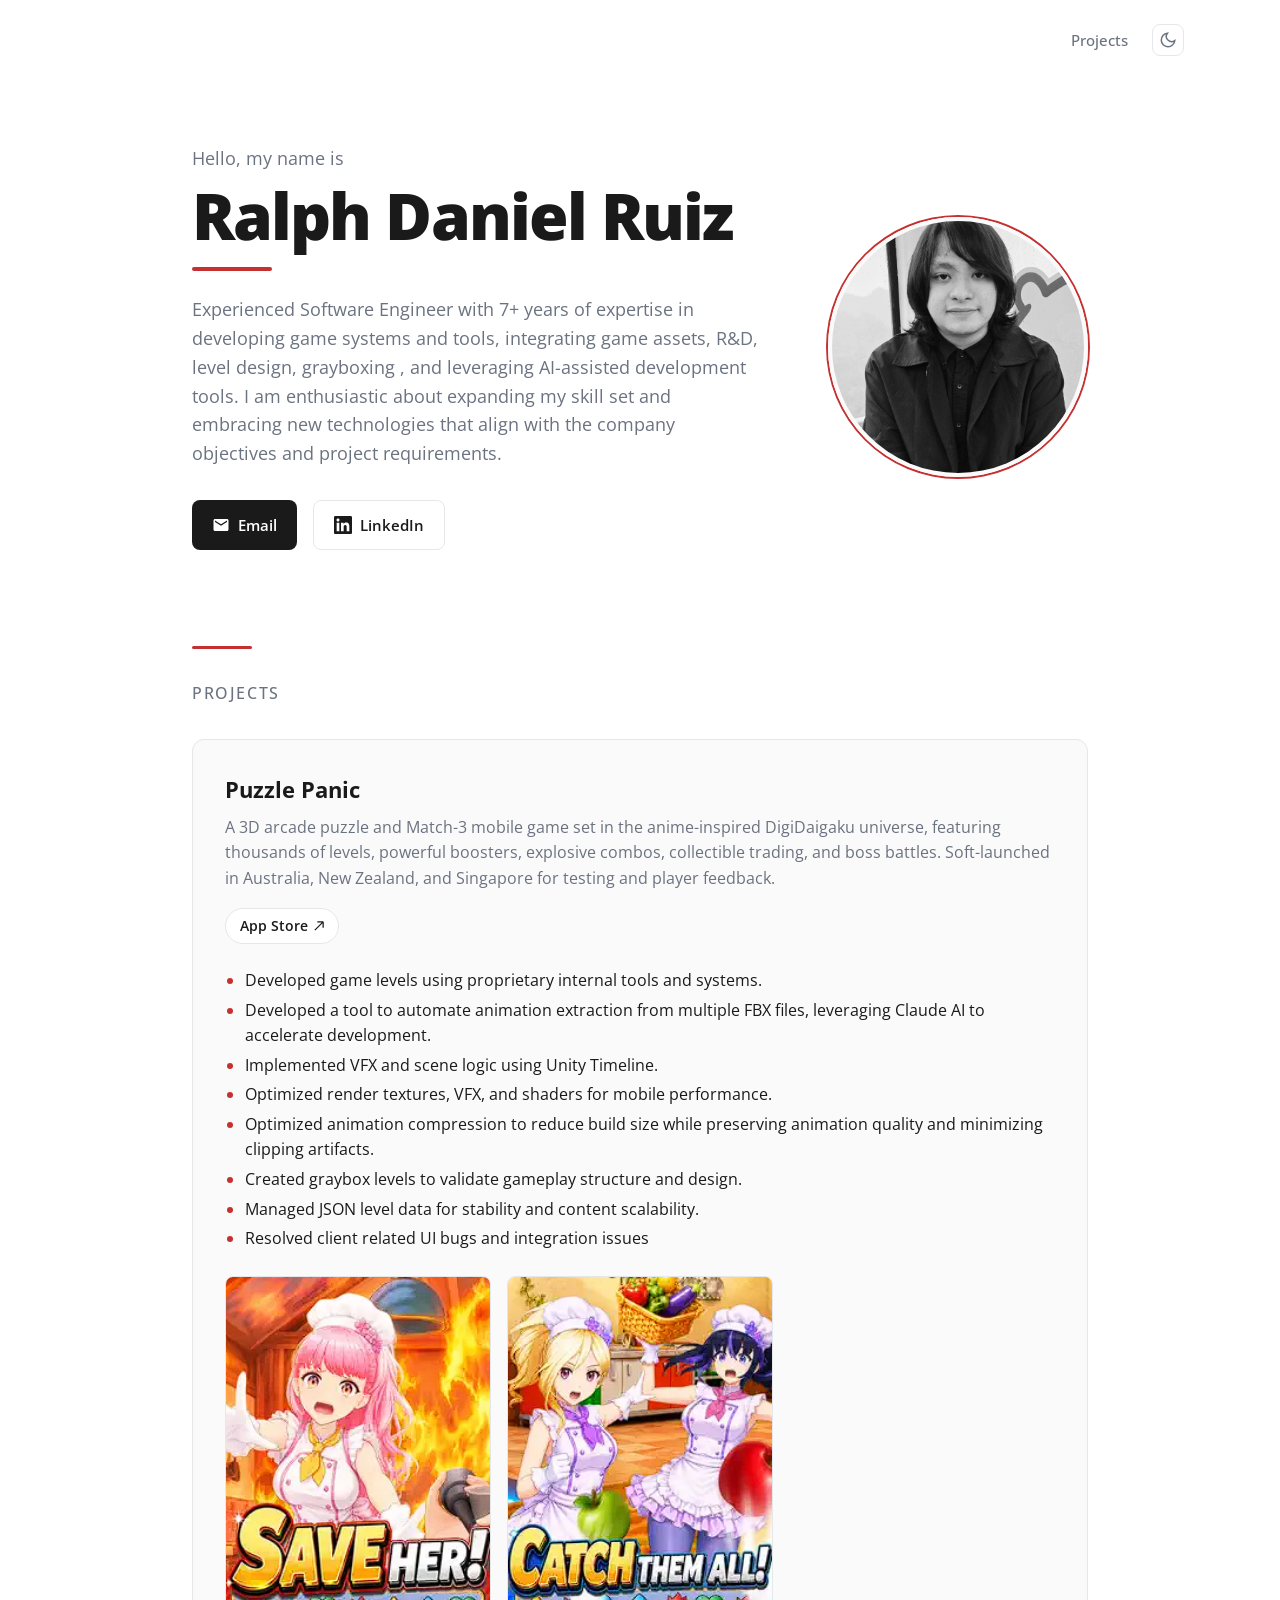
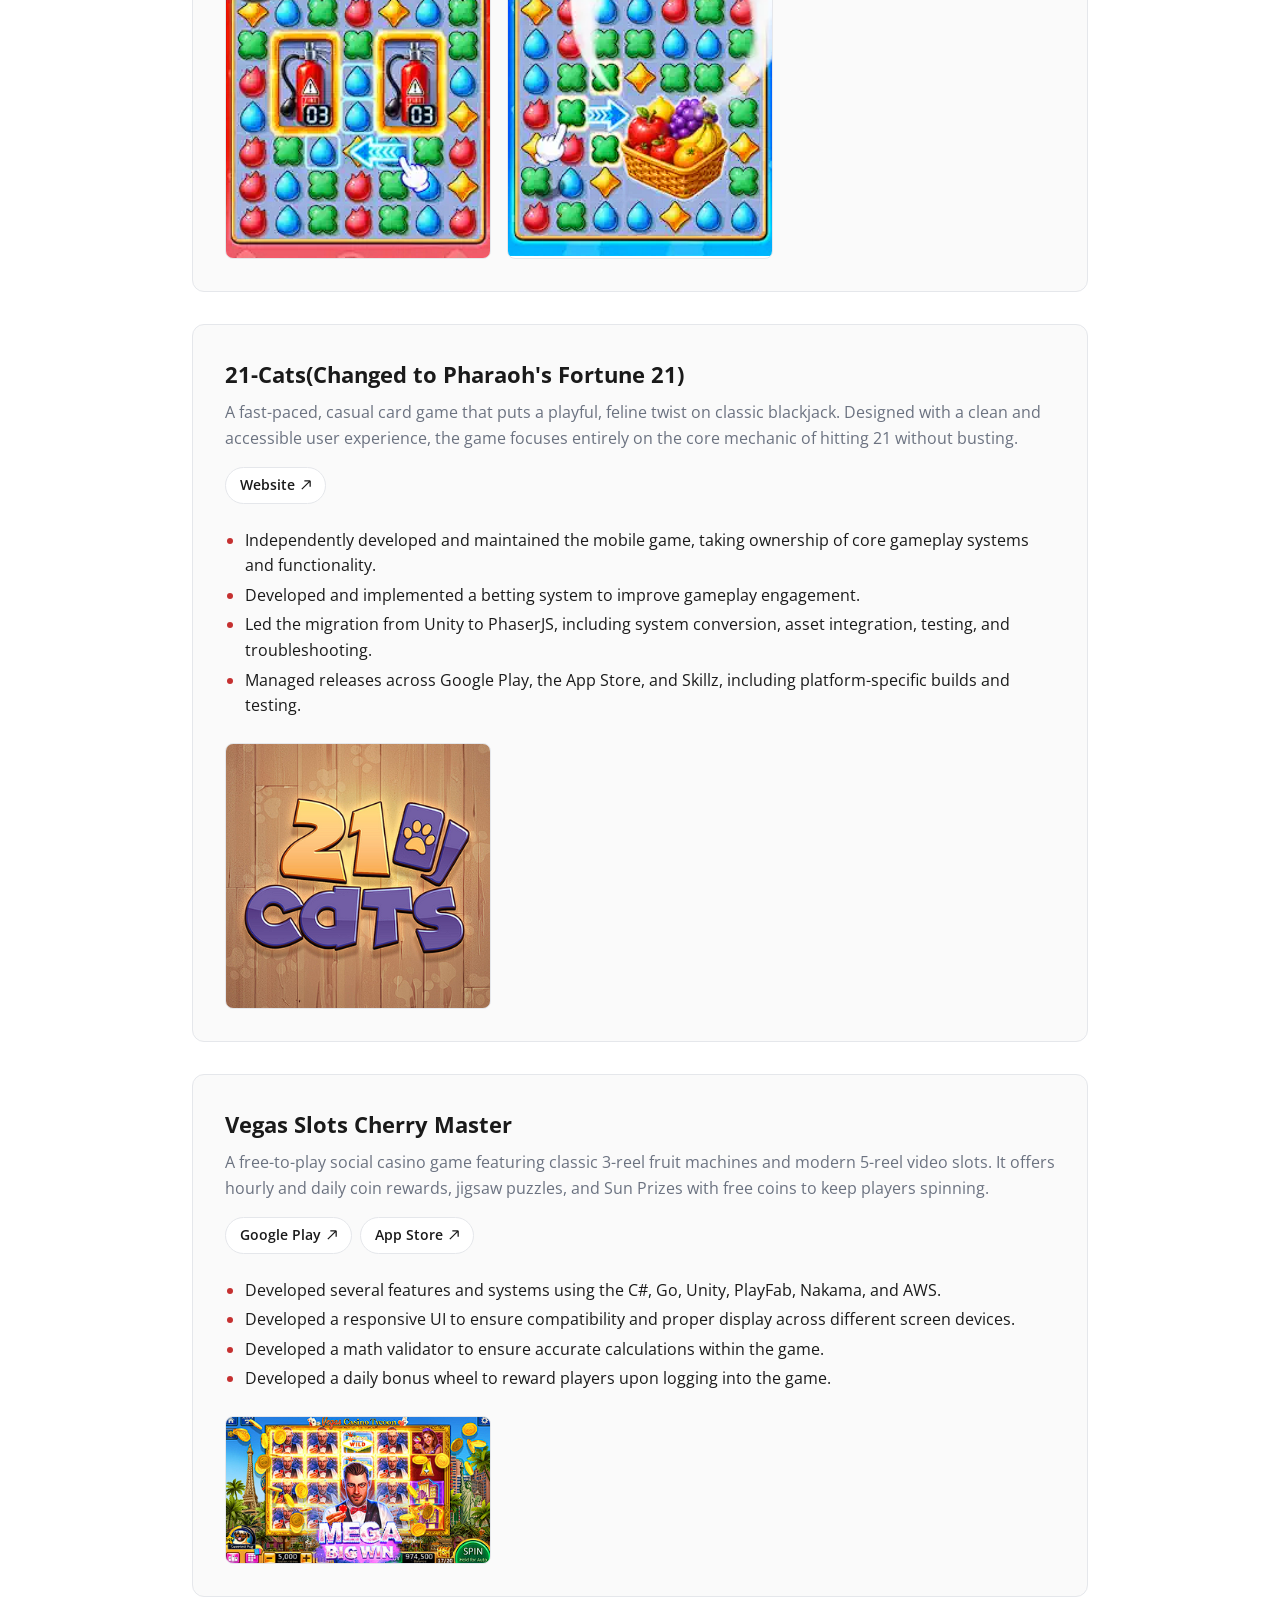
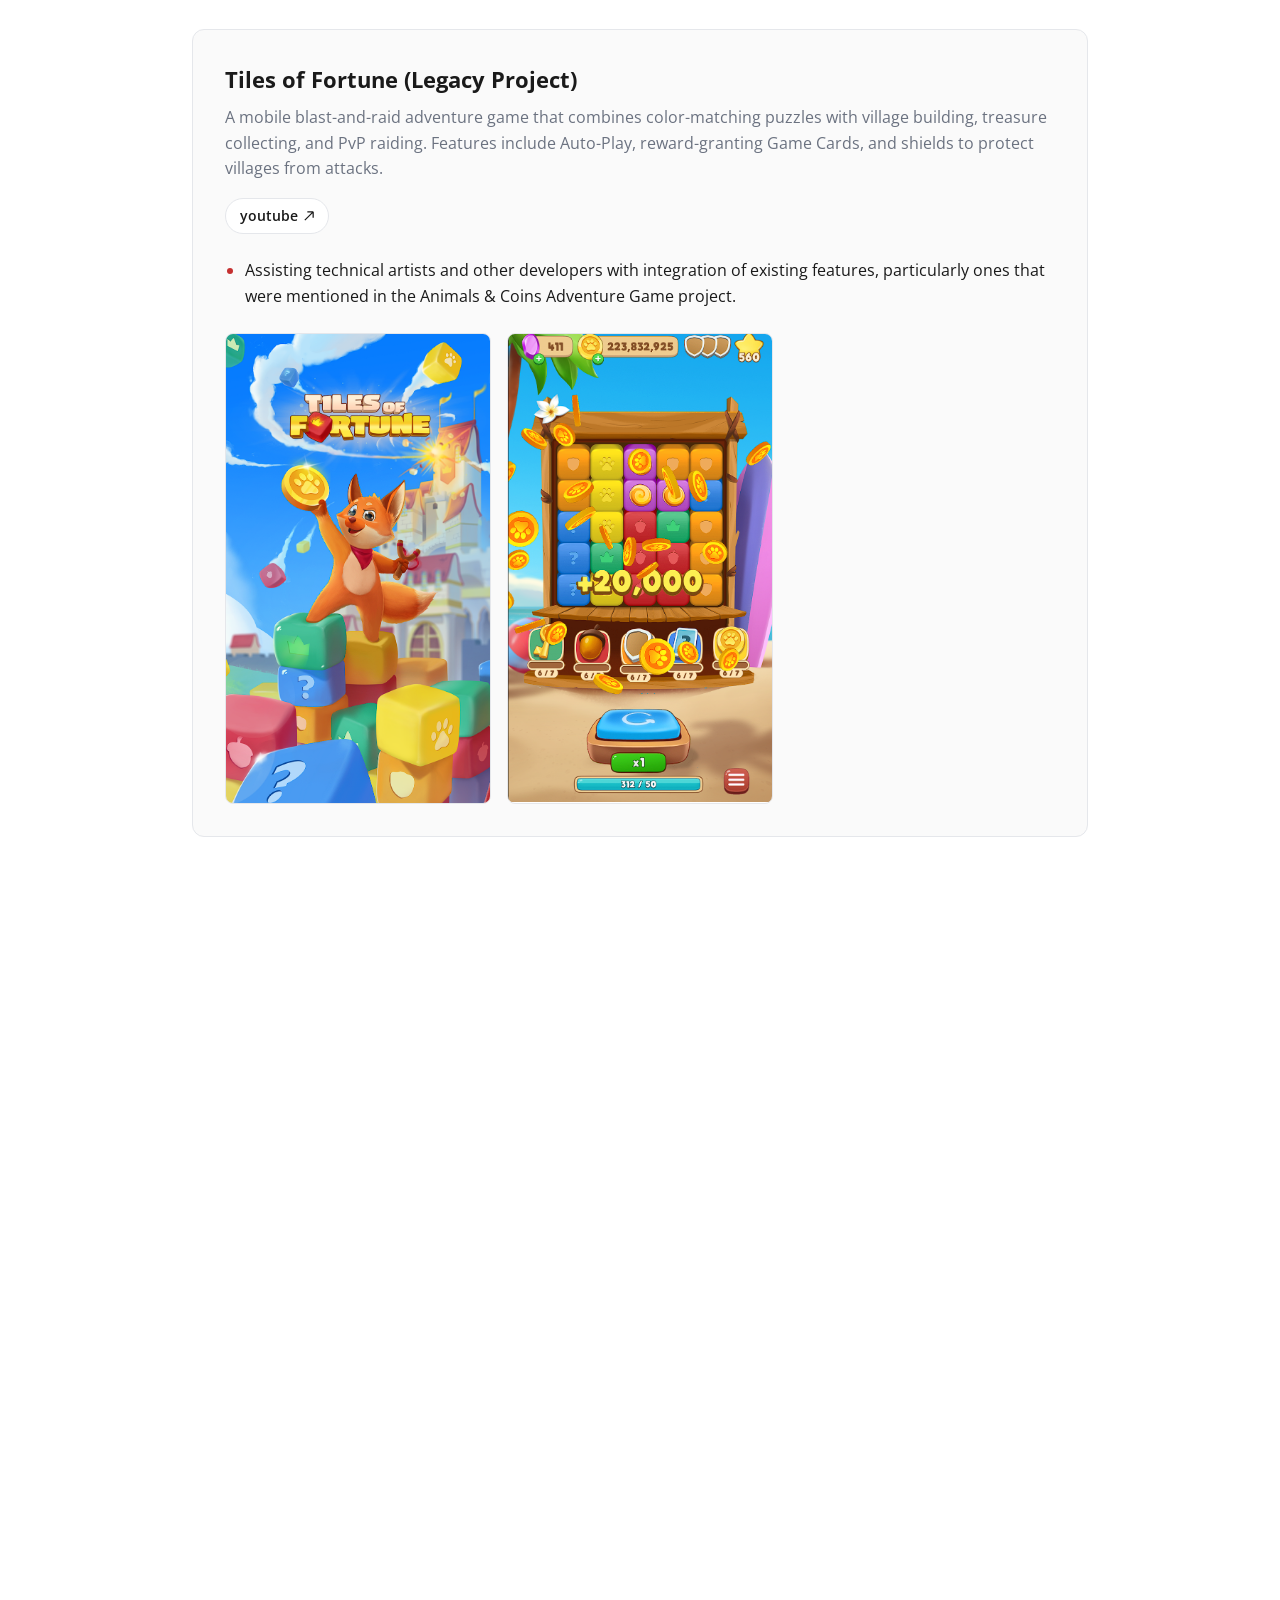
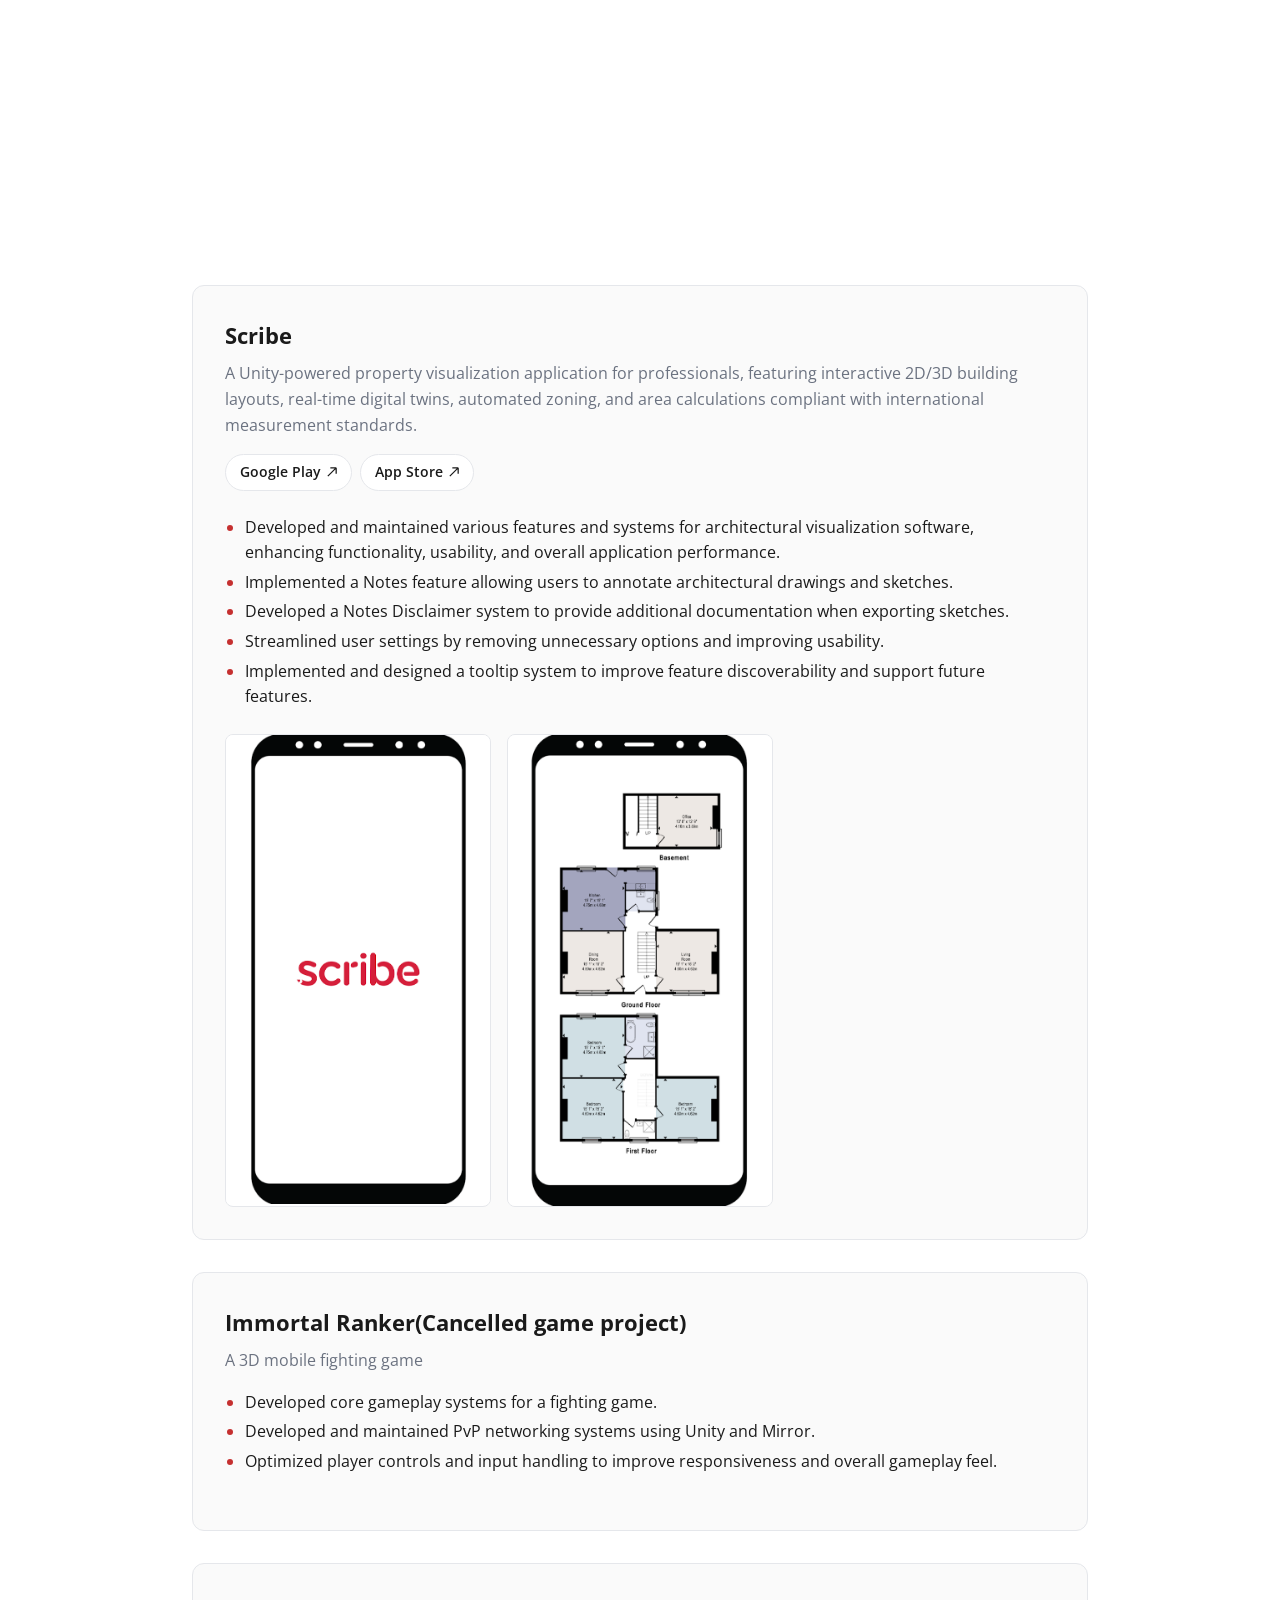
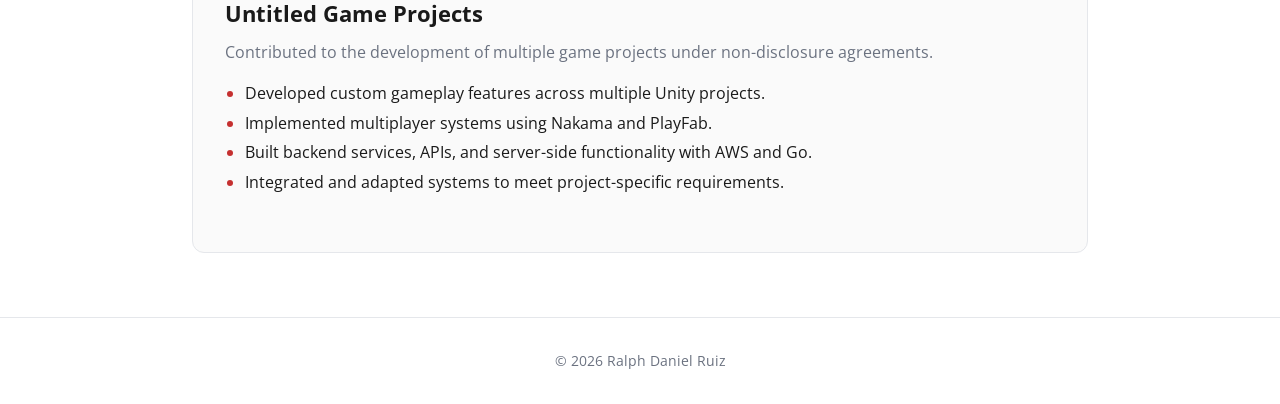
==== commit 247297d5: "Updated information" ====
--- a/index.html
+++ b/index.html
@@ -10,9 +10,9 @@
   <meta name="description" content="Portfolio of Ralph Daniel Ruiz.">
   <meta name="author" content="Ralph Daniel Ruiz">
   <meta property="og:type" content="website">
-  <meta property="og:url" content="https://ralphdev.github.io/">
+  <meta property="og:url" content="https://ralphunity.github.io/">
   <meta property="og:title" content="Ralph Daniel Ruiz | Portfolio">
-  <link rel="canonical" href="https://ralphdev.github.io/">
+  <link rel="canonical" href="https://ralphunity.github.io/">
   <link rel="icon" href="data:image/svg+xml,<svg xmlns='http://www.w3.org/2000/svg' viewBox='0 0 100 100'><text y='.9em' font-size='90'>👨‍💻</text></svg>">
 
   <link rel="stylesheet" href="css/styles.css">
@@ -55,7 +55,7 @@
         <div class="hero__actions">
           <a href="mailto:ruiz.ralphd@gmail.com" class="hero__cta hero__cta--primary">
             <svg viewBox="0 0 24 24" fill="currentColor" aria-hidden="true"><path d="M20 4H4c-1.1 0-2 .9-2 2v12c0 1.1.9 2 2 2h16c1.1 0 2-.9 2-2V6c0-1.1-.9-2-2-2zm0 4l-8 5-8-5V6l8 5 8-5v2z"/></svg>
-            ruiz.ralphd@gmail.com
+            Email
           </a>
           <a href="https://www.linkedin.com/in/ralphdanielruiz/" target="_blank" rel="noopener noreferrer" class="hero__cta hero__cta--secondary">
             <svg viewBox="0 0 24 24" fill="currentColor" aria-hidden="true"><path d="M20.447 20.452h-3.554v-5.569c0-1.328-.027-3.037-1.852-3.037-1.853 0-2.136 1.445-2.136 2.939v5.667H9.351V9h3.414v1.561h.046c.477-.9 1.637-1.85 3.37-1.850 3.601 0 4.267 2.37 4.267 5.455v6.286zM5.337 7.433c-1.144 0-2.063-.926-2.063-2.065 0-1.138.92-2.063 2.063-2.063 1.140 0 2.064.925 2.064 2.063 0 1.139-.925 2.065-2.064 2.065zm1.782 13.019H3.555V9h3.564v11.452zM22.225 0H1.771C.792 0 0 .774 0 1.729v20.542C0 23.227.792 24 1.771 24h20.451C23.2 24 24 23.227 24 22.271V1.729C24 .774 23.2 0 22.222 0h.003z"/></svg>
--- a/css/styles.css
+++ b/css/styles.css
@@ -396,6 +396,59 @@
   border: 0;
 }
 
+/* Animations — intro fades up on load, project cards fade up as they scroll into view */
+@keyframes fadeUp {
+  from {
+    opacity: 0;
+    transform: translateY(16px);
+  }
+  to {
+    opacity: 1;
+    transform: none;
+  }
+}
+
+.hero__photo,
+.hero__greeting,
+.hero__title,
+.hero__subtitle,
+.hero__actions {
+  animation: fadeUp 0.6s ease both;
+}
+
+.hero__greeting { animation-delay: 0.05s; }
+.hero__title { animation-delay: 0.15s; }
+.hero__subtitle { animation-delay: 0.25s; }
+.hero__actions { animation-delay: 0.35s; }
+.hero__photo { animation-delay: 0.2s; }
+
+/* Added by JS only, so cards stay visible if the script doesn't run */
+.reveal {
+  opacity: 0;
+  transform: translateY(24px);
+  transition: opacity 0.6s ease, transform 0.6s ease;
+}
+
+.reveal--in {
+  opacity: 1;
+  transform: none;
+}
+
+@media (prefers-reduced-motion: reduce) {
+  .hero__photo,
+  .hero__greeting,
+  .hero__title,
+  .hero__subtitle,
+  .hero__actions {
+    animation: none;
+  }
+
+  .reveal {
+    opacity: 1;
+    transform: none;
+  }
+}
+
 /* Footer */
 .site-footer {
   border-top: 1px solid var(--color-border);
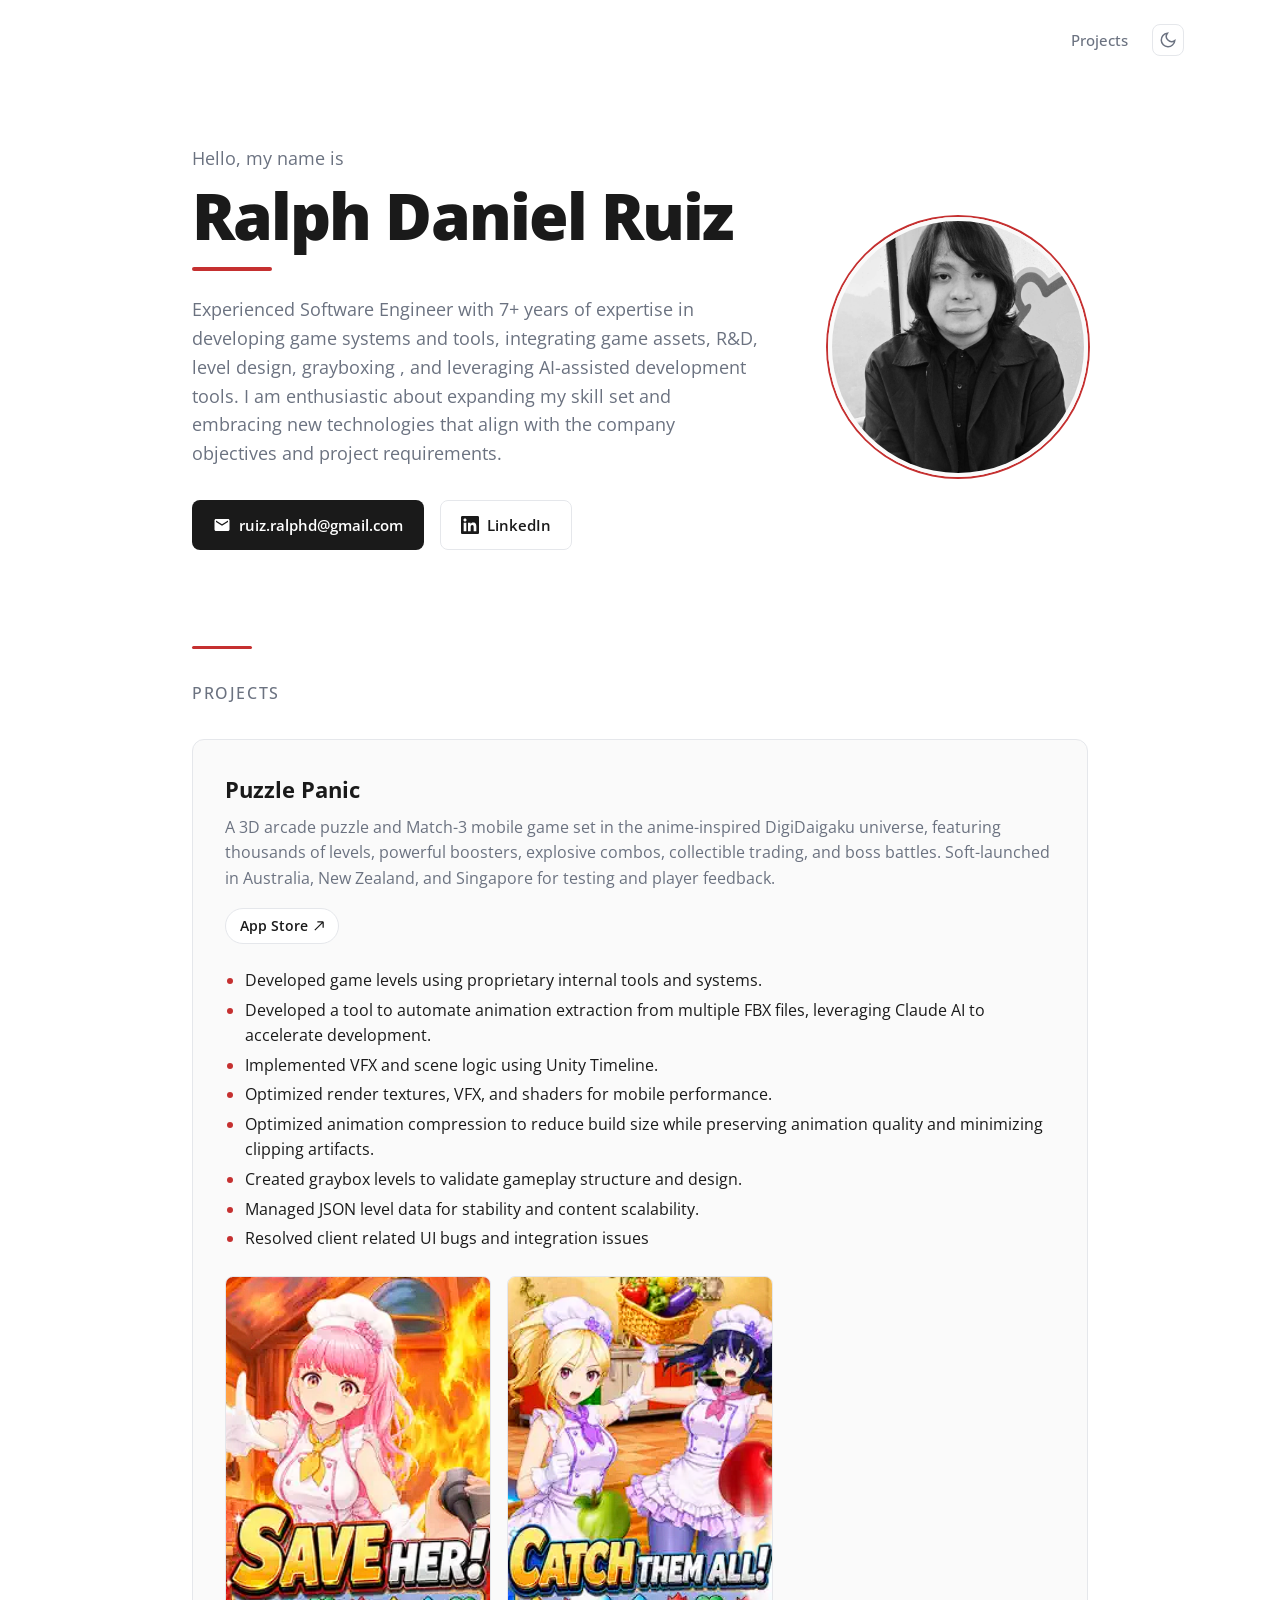
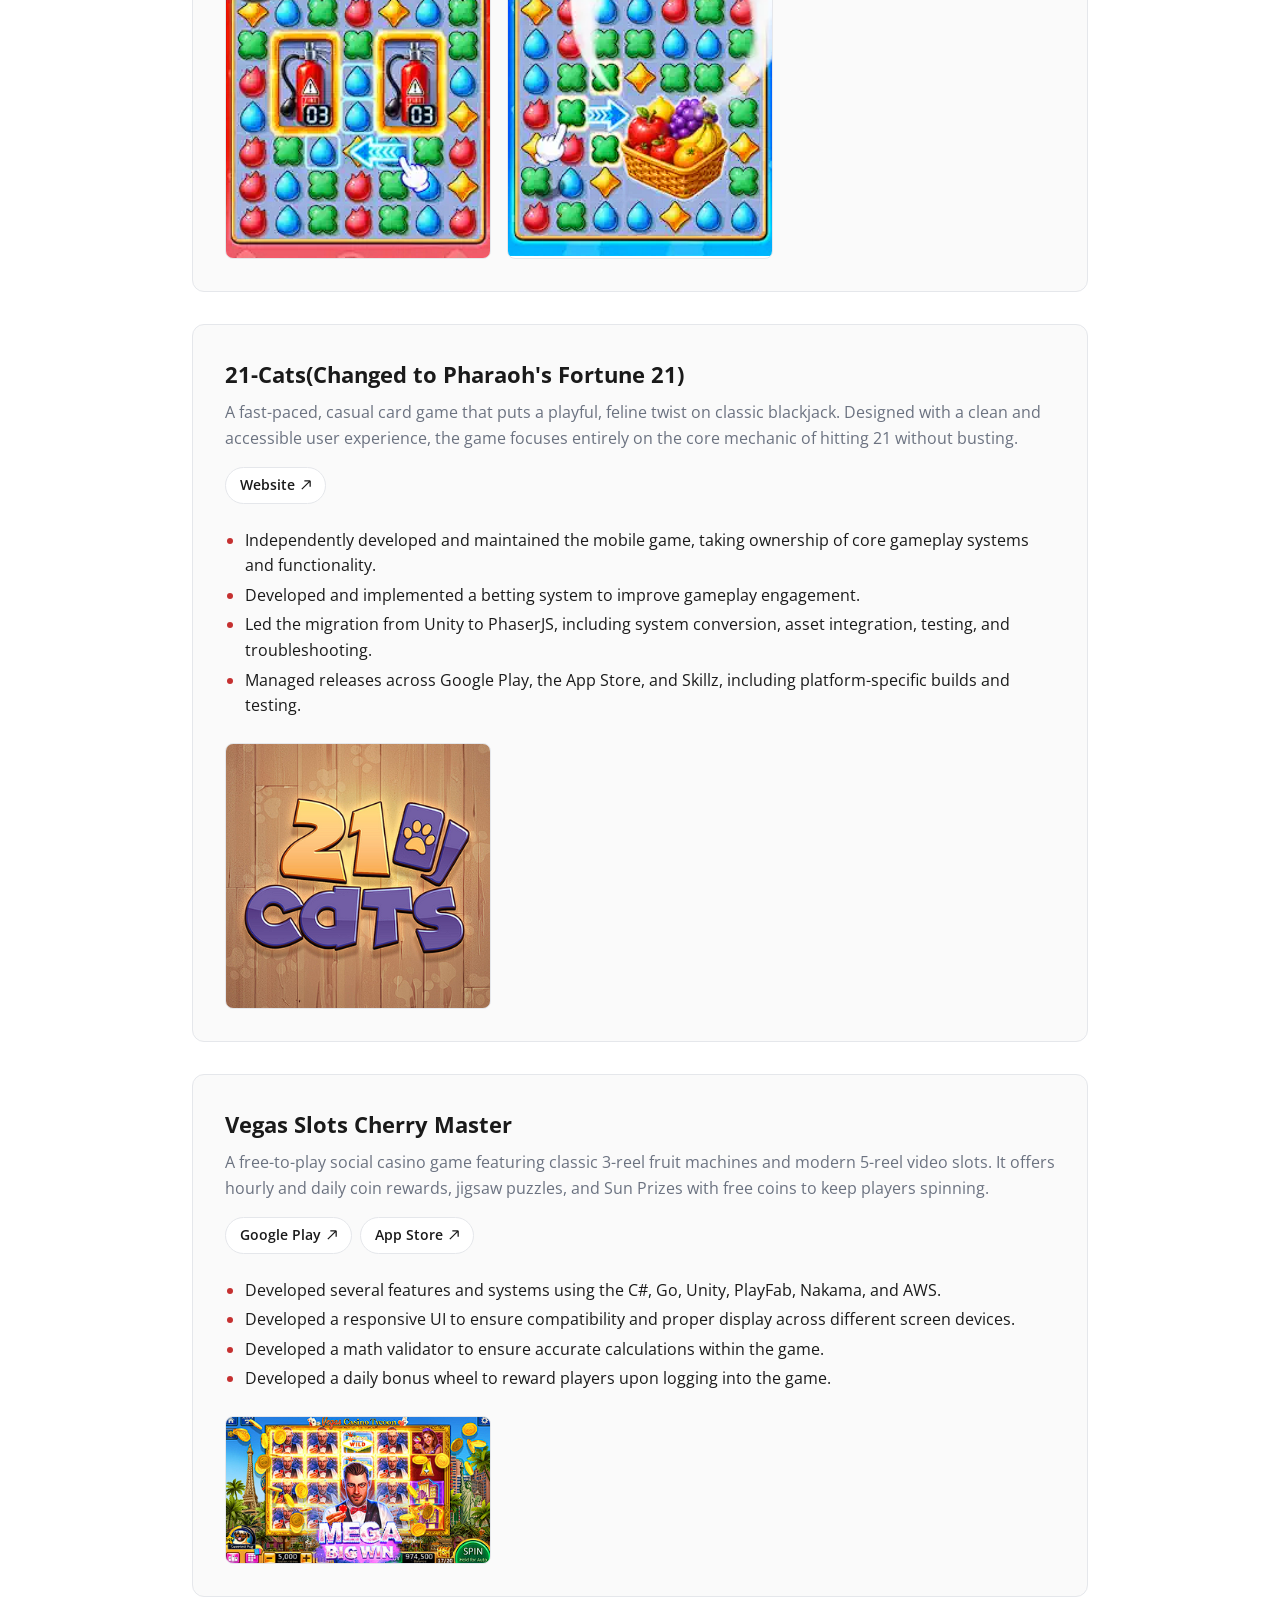
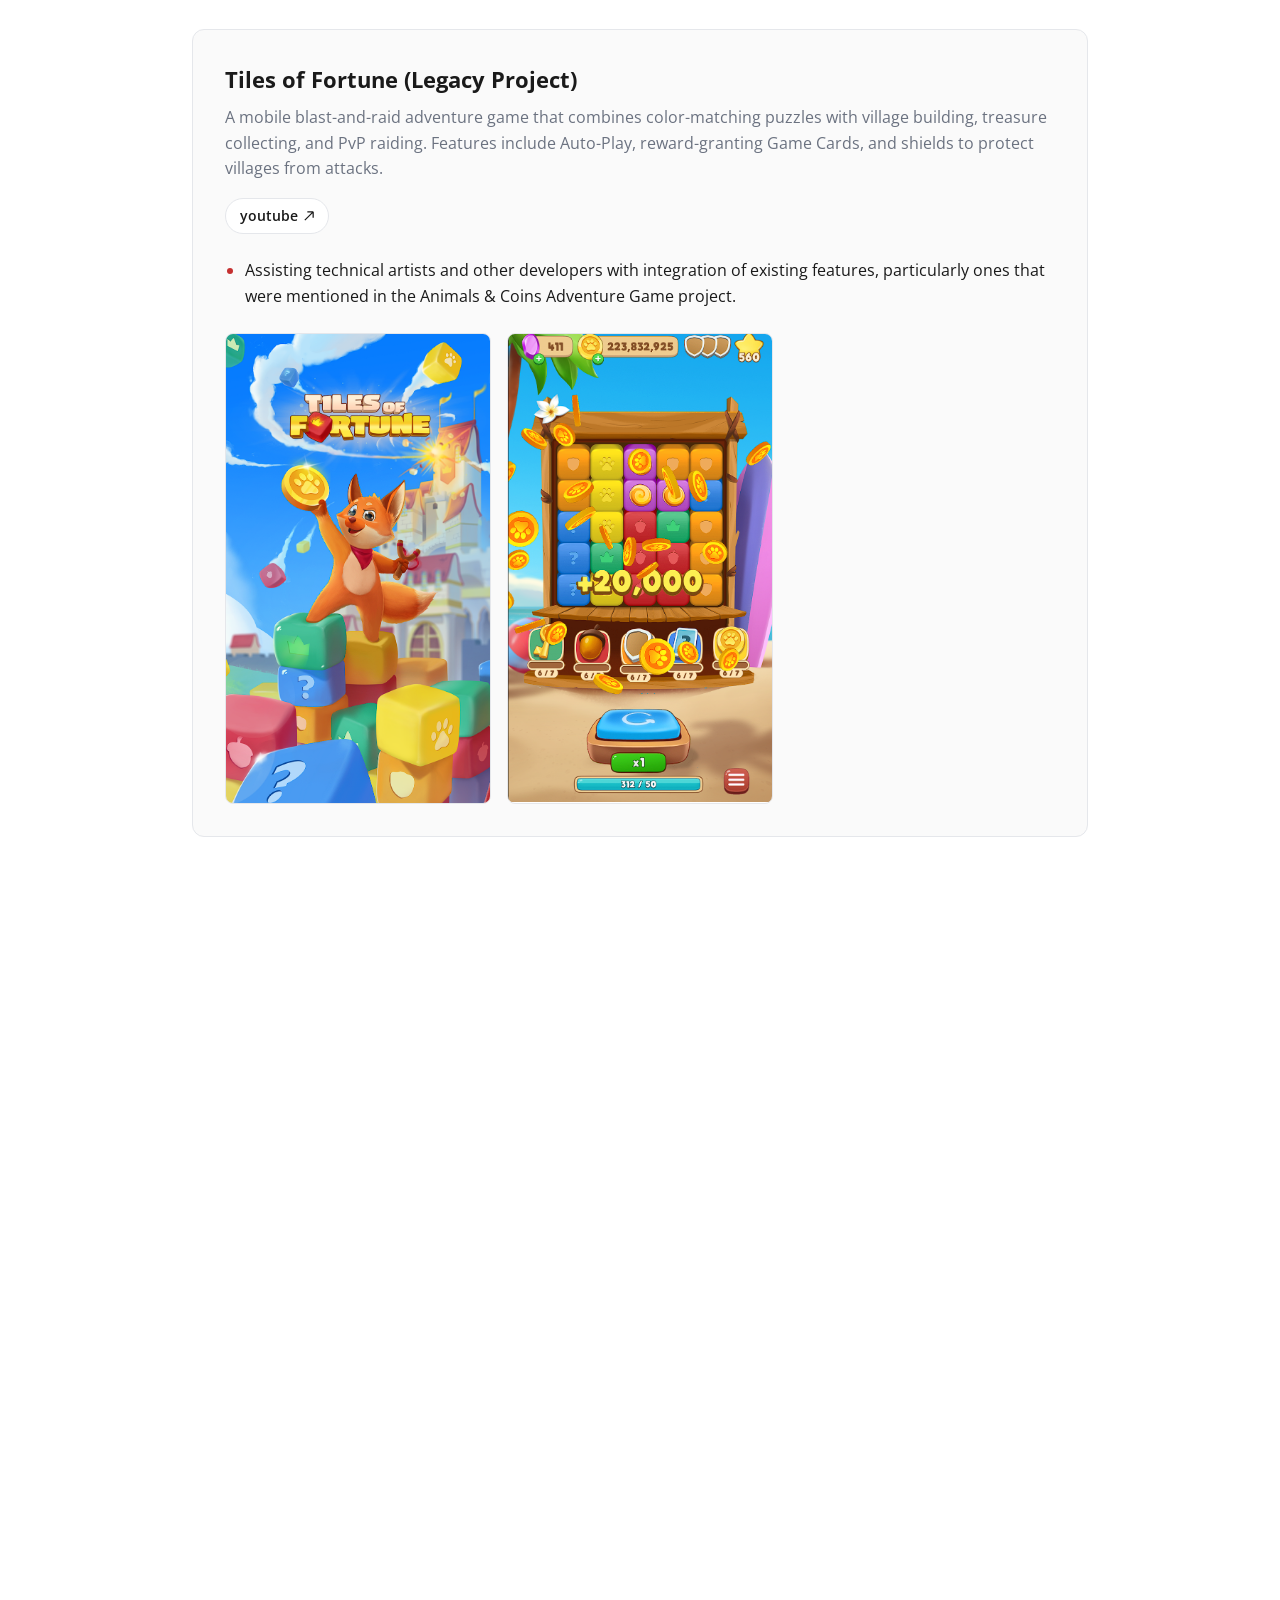
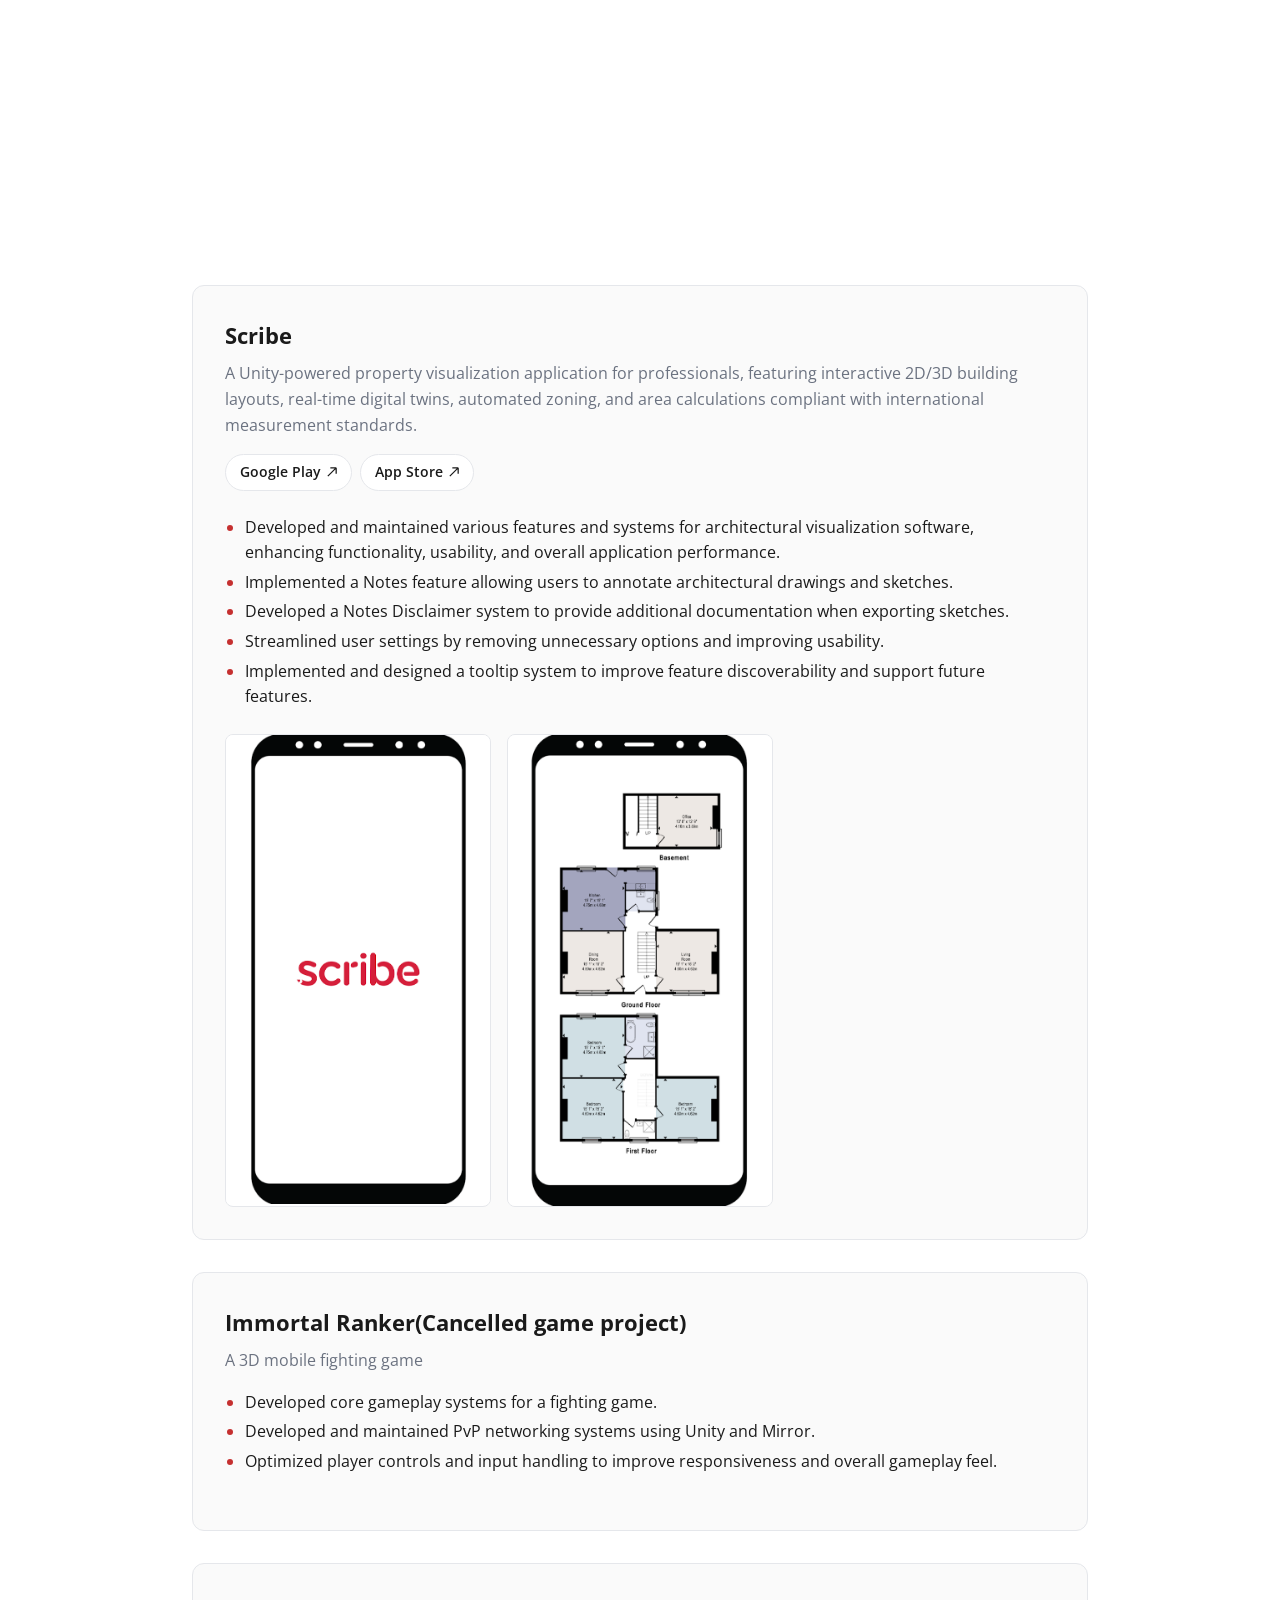
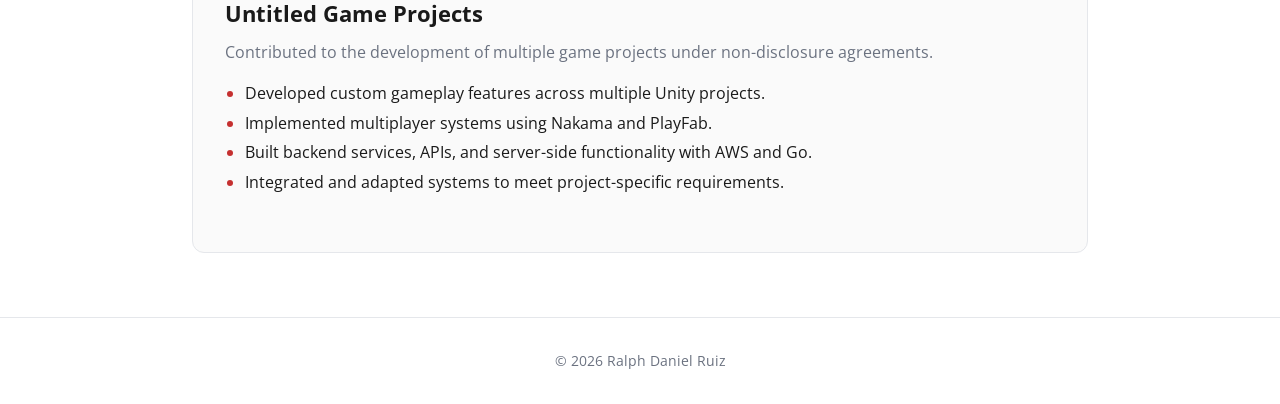
==== commit b358dfa4: "Updated email" ====
--- a/index.html
+++ b/index.html
@@ -53,10 +53,10 @@
         <h1 id="hero-heading" class="hero__title">Ralph Daniel Ruiz</h1>
         <p class="hero__subtitle">Experienced Software Engineer with 7+ years of expertise in developing game systems and tools, integrating game assets, R&D, level design, grayboxing , and leveraging AI-assisted development tools. I am enthusiastic about expanding my skill set and embracing new technologies that align with the company objectives and project requirements. </p>
         <div class="hero__actions">
-          <a href="mailto:ruiz.ralphd@gmail.com" class="hero__cta hero__cta--primary">
+          <button type="button" class="hero__cta hero__cta--primary copy-email" data-email="ruiz.ralphd@gmail.com" title="Click to copy">
             <svg viewBox="0 0 24 24" fill="currentColor" aria-hidden="true"><path d="M20 4H4c-1.1 0-2 .9-2 2v12c0 1.1.9 2 2 2h16c1.1 0 2-.9 2-2V6c0-1.1-.9-2-2-2zm0 4l-8 5-8-5V6l8 5 8-5v2z"/></svg>
-            Email
-          </a>
+            <span class="copy-email__text">ruiz.ralphd@gmail.com</span>
+          </button>
           <a href="https://www.linkedin.com/in/ralphdanielruiz/" target="_blank" rel="noopener noreferrer" class="hero__cta hero__cta--secondary">
             <svg viewBox="0 0 24 24" fill="currentColor" aria-hidden="true"><path d="M20.447 20.452h-3.554v-5.569c0-1.328-.027-3.037-1.852-3.037-1.853 0-2.136 1.445-2.136 2.939v5.667H9.351V9h3.414v1.561h.046c.477-.9 1.637-1.85 3.37-1.850 3.601 0 4.267 2.37 4.267 5.455v6.286zM5.337 7.433c-1.144 0-2.063-.926-2.063-2.065 0-1.138.92-2.063 2.063-2.063 1.140 0 2.064.925 2.064 2.063 0 1.139-.925 2.065-2.064 2.065zm1.782 13.019H3.555V9h3.564v11.452zM22.225 0H1.771C.792 0 0 .774 0 1.729v20.542C0 23.227.792 24 1.771 24h20.451C23.2 24 24 23.227 24 22.271V1.729C24 .774 23.2 0 22.222 0h.003z"/></svg>
             LinkedIn
--- a/css/styles.css
+++ b/css/styles.css
@@ -240,6 +240,13 @@
   max-width: 100%;
   overflow-wrap: anywhere;
   transition: background var(--transition-fast), color var(--transition-fast), border-color var(--transition-fast);
+}
+
+button.hero__cta {
+  font-family: inherit;
+  line-height: inherit;
+  border: 1px solid transparent;
+  cursor: pointer;
 }
 
 .hero__cta svg {
